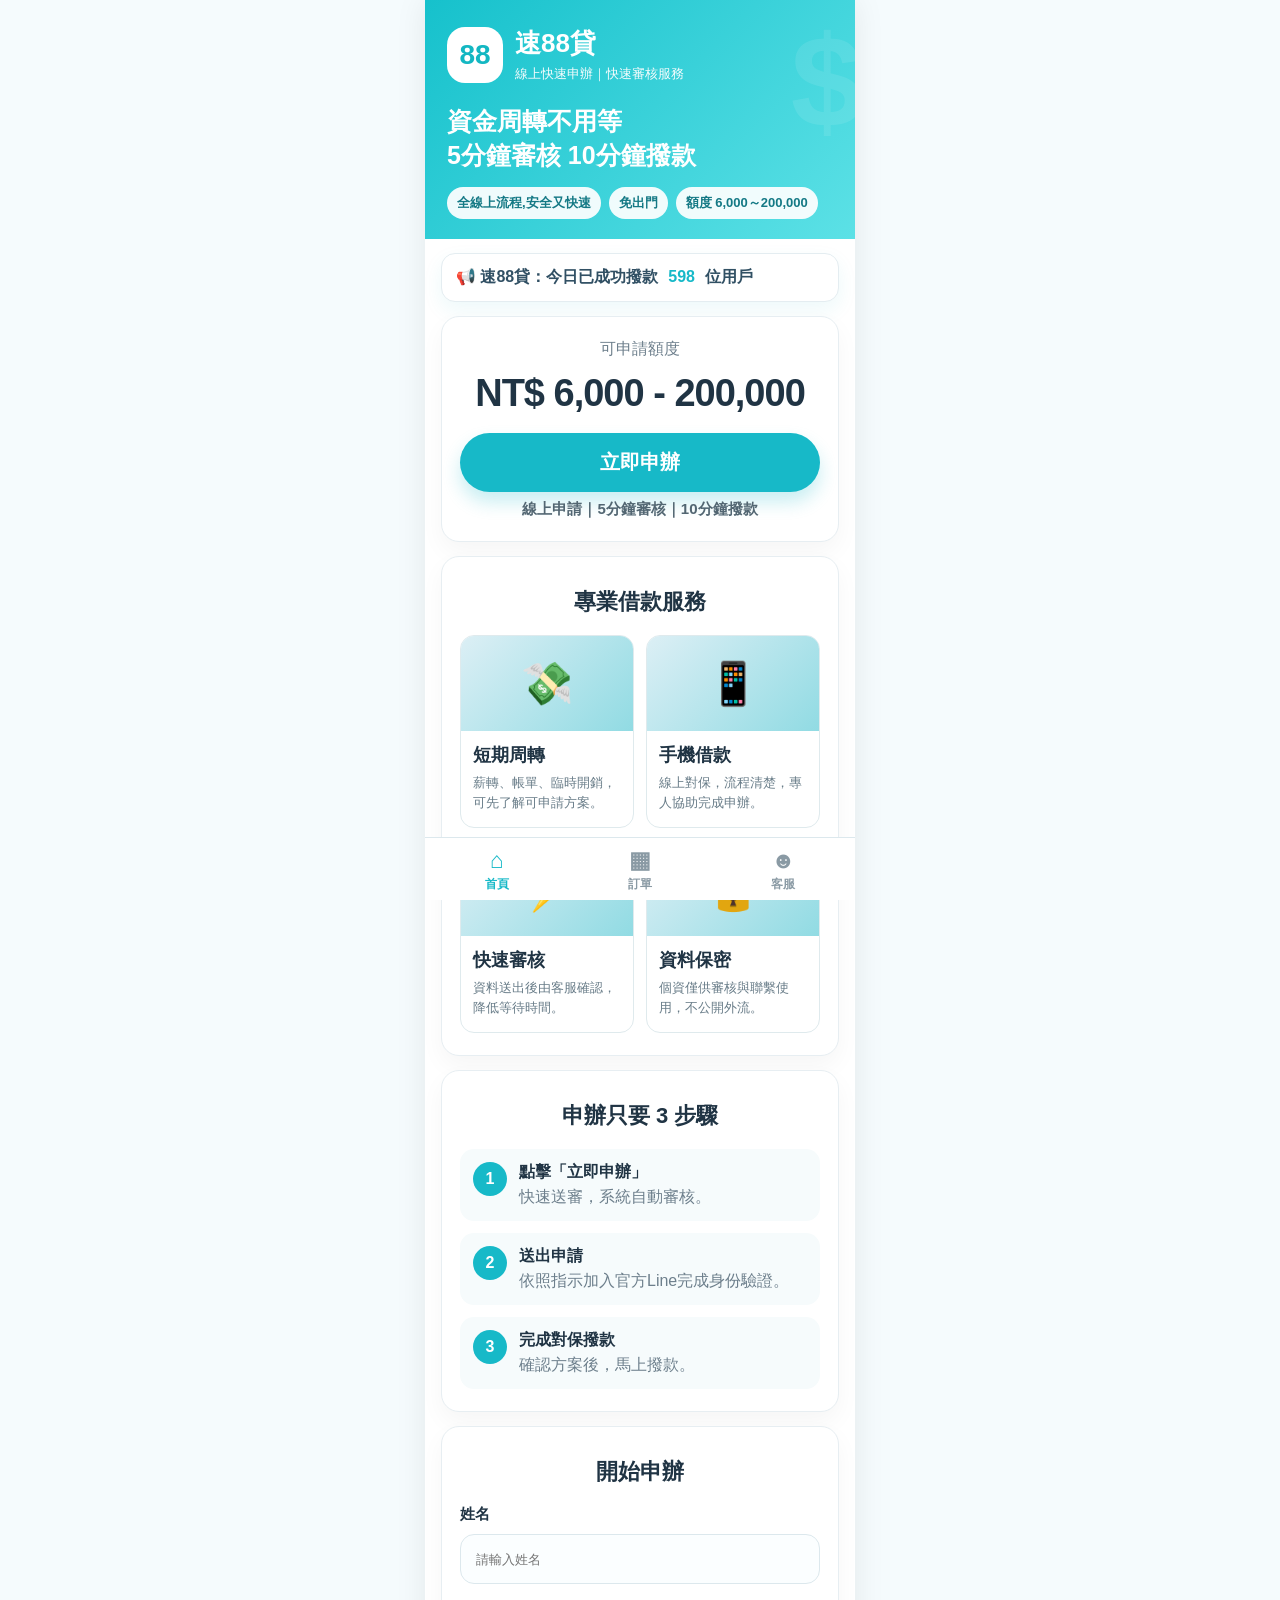
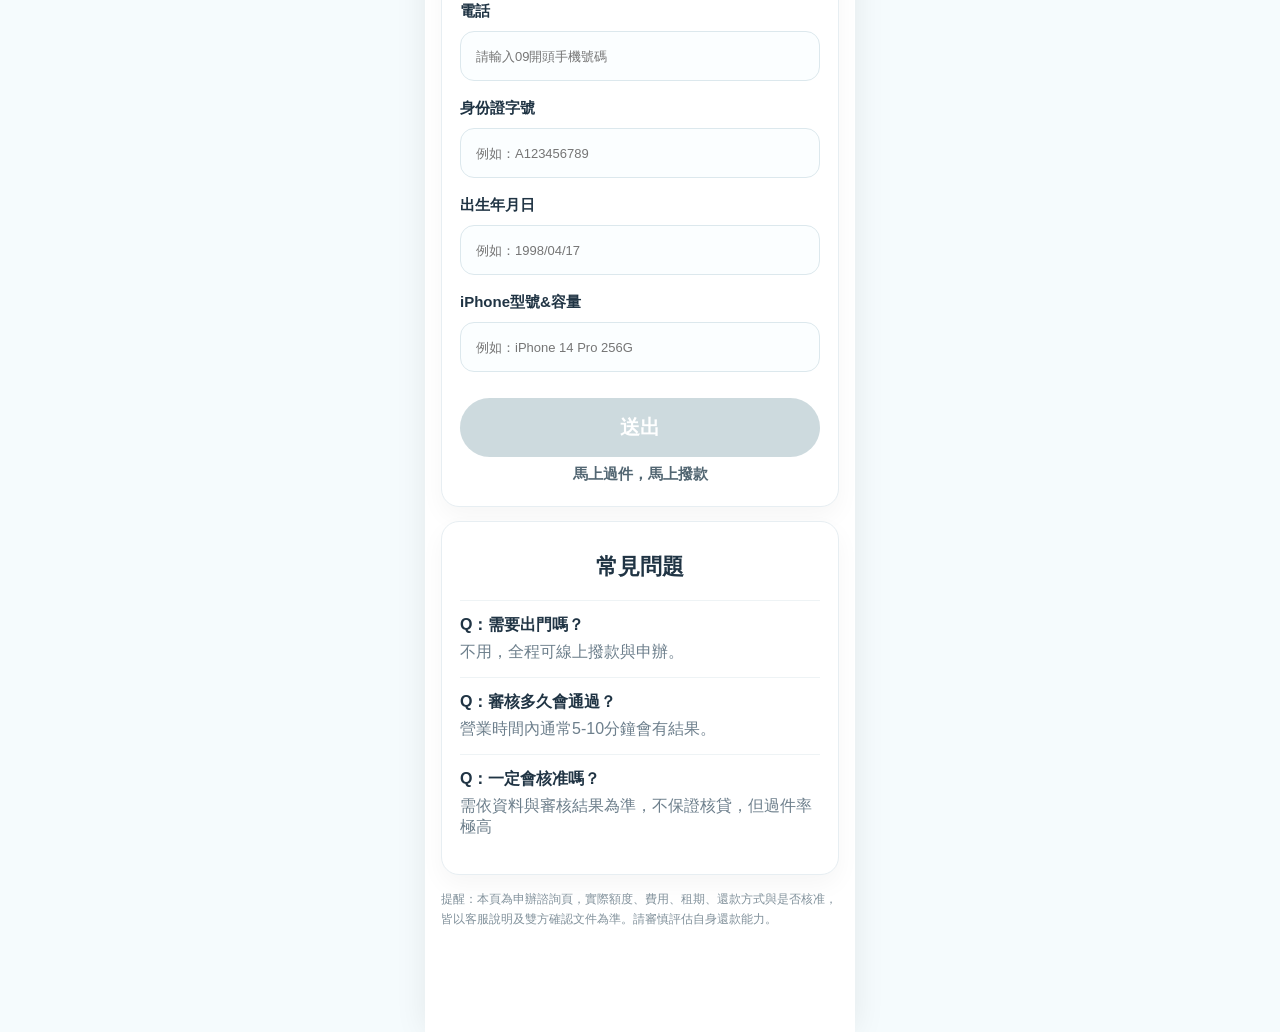
==== index.html @ 452b1b76 "Update index.html" ====
<!doctype html>
<html lang="zh-Hant">
<head>
<meta charset="utf-8" />
<meta name="viewport" content="width=device-width, initial-scale=1" />
<title>速88貸｜線上小額信貸｜小額借款｜線上平台</title>

<style>
html{scroll-behavior:smooth}
*{box-sizing:border-box}
body{margin:0;font-family:-apple-system,BlinkMacSystemFont,"Noto Sans TC","Microsoft JhengHei",Arial,sans-serif;background:#f5fbfd;color:#203444}
.app{max-width:430px;margin:0 auto;background:#fff;min-height:100vh;padding-bottom:84px;box-shadow:0 0 30px rgba(0,0,0,.08)}
.page{display:none}
.page.active{display:block}

.hero{background:linear-gradient(135deg,#16c1cc,#5ce1e6);padding:26px 22px 20px;color:white;position:relative;overflow:hidden}
.hero:after{content:"$";position:absolute;right:-8px;top:6px;font-size:130px;font-weight:900;opacity:.09}
.brand{display:flex;align-items:center;gap:12px}
.logo{width:56px;height:56px;border-radius:18px;background:white;color:#13b7c2;display:grid;place-items:center;font-size:28px;font-weight:900}
.brand h1{margin:0;font-size:26px}
.brand p{margin:4px 0 0;font-size:13px;opacity:.95}
.slogan{margin-top:22px;font-size:25px;font-weight:900;line-height:1.35}
.chips{display:flex;gap:8px;flex-wrap:wrap;margin-top:14px}
.chip{background:rgba(255,255,255,.92);color:#147985;padding:7px 10px;border-radius:999px;font-size:13px;font-weight:700}

.notice{margin:14px 16px;background:white;border:1px solid #e4edf1;border-radius:14px;padding:13px 14px;display:flex;align-items:center;gap:10px;color:#315064;font-weight:700;box-shadow:0 8px 20px rgba(24,180,195,.08)}
.card{margin:14px 16px;background:white;border:1px solid #e7eef2;border-radius:18px;padding:22px 18px;box-shadow:0 10px 24px rgba(0,0,0,.04)}
.center{text-align:center}
.muted{color:#6d7f8c}
.amount{font-size:38px;font-weight:900;letter-spacing:-1px;margin:12px 0;color:#203444}
.btn{display:block;width:100%;border:0;border-radius:999px;background:#17b9c8;color:white;font-size:20px;font-weight:900;padding:16px;text-align:center;text-decoration:none;margin:18px 0 8px;box-shadow:0 10px 18px rgba(23,185,200,.24)}
.sub{font-size:15px;font-weight:800;color:#526672}
.section-title{text-align:center;font-size:22px;font-weight:900;margin:8px 0 18px}
.grid{display:grid;grid-template-columns:1fr 1fr;gap:12px}
.service{border:1px solid #dfeaed;border-radius:14px;overflow:hidden;background:#fff}
.pic{height:95px;background:linear-gradient(135deg,#dceff5,#91dbe3);display:grid;place-items:center;font-size:42px}
.service h3{margin:12px 12px 6px;font-size:18px}
.service p{margin:0 12px 14px;color:#687c88;font-size:13px;line-height:1.55}
.steps{display:grid;gap:12px}
.step{display:flex;gap:12px;align-items:flex-start;background:#f6fbfc;border-radius:14px;padding:13px}
.num{min-width:34px;height:34px;border-radius:50%;background:#17b9c8;color:white;display:grid;place-items:center;font-weight:900}
.step b{display:block;margin-bottom:4px}
.faq{border-top:1px solid #eef3f5;padding:14px 0}
.faq:first-child{border-top:0}
.faq b{display:block;margin-bottom:6px}
.form input{width:100%;border:1px solid #dce8ed;border-radius:14px;padding:15px;font-size:16px;margin:8px 0;background:#fbfeff}
.field-title{display:block;font-size:15px;font-weight:800;margin:10px 0 2px;color:#203444}
input::placeholder{font-size:13px}
.legal{font-size:12px;line-height:1.7;color:#81919b;margin:0 16px 18px}
.line{color:#17b9c8;font-weight:900}

.order-page{padding:22px 16px 90px;min-height:calc(100vh - 84px);background:linear-gradient(180deg,#f5fbfd,#fff)}
.order-card{background:white;border:1px solid #e7eef2;border-radius:22px;padding:18px;box-shadow:0 10px 24px rgba(23,185,200,.06)}
.order-tabs{display:grid;grid-template-columns:repeat(3,1fr);gap:8px;margin-bottom:70px}
.order-pill{border:1.5px solid #d3e3e8;color:#8a9aa4;border-radius:999px;padding:9px 4px;text-align:center;font-size:14px;font-weight:900;background:#fff}
.order-pill.active{border-color:#17b9c8;color:#17b9c8;background:#f0fcfd}
.empty-order{text-align:center;padding:60px 0 80px;color:#8a9aa4;font-size:15px;font-weight:800}
.empty-order .icon{width:92px;height:92px;margin:0 auto 18px;border-radius:28px;background:linear-gradient(135deg,#e9fbfd,#fff);display:grid;place-items:center;font-size:42px;opacity:.85}
.go-loan{color:#17b9c8;text-decoration:none;margin-left:8px;font-weight:900}

.customer-page{min-height:calc(100vh - 84px);background:linear-gradient(180deg,#0d4f8f,#173553);padding:36px 18px 120px;color:white}
.customer-hero{height:300px;border-radius:22px;padding:24px;background:radial-gradient(circle at 75% 20%,rgba(255,255,255,.18),transparent 35%)}
.big24{font-size:92px;font-weight:900;color:#8edcff;line-height:1}
.customer-title{font-size:31px;font-weight:900;line-height:1.35;margin-top:16px}
.customer-btn{display:flex;align-items:center;gap:14px;background:linear-gradient(180deg,#2f7fc0,#2265a3);border-radius:16px;padding:18px 14px;margin-top:18px;text-decoration:none;color:white;box-shadow:0 6px 0 #193c72}
.line-icon{width:58px;height:58px;border-radius:14px;background:#23c436;display:grid;place-items:center;font-weight:900}
.service-text{flex:1}
.service-text b{display:block;font-size:21px}
.service-text span{font-size:12px;opacity:.75}
.join-btn{background:linear-gradient(180deg,#9ee9ff,#2797e6);border-radius:999px;padding:8px 12px;font-size:15px;font-weight:900;white-space:nowrap}

.bottom{position:fixed;left:50%;transform:translateX(-50%);bottom:0;width:100%;max-width:430px;background:white;border-top:1px solid #dce8ed;display:grid;grid-template-columns:repeat(3,1fr);padding:9px 0 7px;z-index:20}
.tab{text-align:center;color:#8a9aa4;font-size:12px;font-weight:800;text-decoration:none}
.tab span{display:block;font-size:23px;margin-bottom:2px}
.tab.active{color:#17b9c8}
.member-page{
  min-height:calc(100vh - 84px);
  padding:22px 16px 100px;
  background:#f5fbfd;
}

.member-banner{
  background:linear-gradient(135deg,#16c1cc,#5ce1e6);
  border-radius:20px;
  padding:24px;
  display:flex;
  justify-content:space-between;
  align-items:center;
  color:white;
  margin-bottom:30px;
}

.member-banner h2{
  margin:0;
  font-size:34px;
  font-weight:900;
}

.member-banner p{
  margin-top:10px;
  font-size:16px;
  line-height:1.6;
}

.member-money{
  font-size:70px;
}

.member-grid{
  display:grid;
  grid-template-columns:1fr 1fr;
  gap:24px;
}

.member-item{
  text-decoration:none;
  color:#203444;
  text-align:center;
}

.member-icon{
  width:78px;
  height:78px;
  margin:auto;
  border-radius:24px;
  background:linear-gradient(135deg,#16c1cc,#5ce1e6);
  display:flex;
  align-items:center;
  justify-content:center;
  font-size:34px;
  color:white;
  box-shadow:0 8px 20px rgba(23,185,200,.25);
}

.member-item span{
  display:block;
  margin-top:14px;
  font-size:20px;
  font-weight:900;
}
  
.service-hot{
  background:linear-gradient(135deg,#00c853,#69f0ae) !important;
  box-shadow:0 10px 25px rgba(0,200,83,.35) !important;
  animation:pulse 2s infinite;
}

@keyframes pulse{
  0%{transform:scale(1);}
  50%{transform:scale(1.08);}
  100%{transform:scale(1);}
}

  .loan-banner{
  margin-top:30px;
  background:linear-gradient(135deg,#16c1cc,#5ce1e6);
  border-radius:22px;
  padding:22px;
  display:flex;
  justify-content:space-between;
  align-items:center;
  color:white;
  overflow:hidden;
  position:relative;
}

.loan-banner:after{
  content:"$";
  position:absolute;
  right:-10px;
  top:-20px;
  font-size:120px;
  font-weight:900;
  opacity:.08;
}

.loan-banner-text h3{
  margin:0;
  font-size:28px;
  font-weight:900;
}

.loan-banner-text p{
  margin:10px 0;
  font-size:18px;
  font-weight:700;
}

.loan-banner-text span{
  display:inline-block;
  background:rgba(255,255,255,.2);
  padding:6px 12px;
  border-radius:999px;
  font-size:13px;
  font-weight:800;
}

.loan-banner-icon{
  font-size:70px;
}

.line-flash{
display:block;
margin-top:12px;
background:#06c755;
color:white;
padding:15px;
border-radius:999px;
text-decoration:none;
font-size:22px;
font-weight:900;
text-align:center;
animation:lineBlink 1s infinite;
}

@keyframes lineBlink{
0%{
transform:scale(1);
box-shadow:0 0 0 rgba(6,199,85,0);
}
50%{
transform:scale(1.08);
box-shadow:0 0 25px rgba(6,199,85,.9);
}
100%{
transform:scale(1);
box-shadow:0 0 0 rgba(6,199,85,0);
}
}
.btn.disabled{
  background:#b8cbd1;
  box-shadow:none;
  pointer-events:none;
  opacity:.7;
}
.error{
color:#ff4d4f;
font-size:13px;
font-weight:700;
margin-top:4px;
margin-bottom:8px;
padding-left:5px;
}  
.rainbow-text{
  font-weight:900;
  animation:rainbowColor 3s infinite;
}

@keyframes rainbowColor{
  0%{color:#ff3b30;}
  20%{color:#ff9500;}
  40%{color:#34c759;}
  60%{color:#007aff;}
  80%{color:#af52de;}
  100%{color:#ff3b30;}
}
</style>

<script>
const inputs = ['nameInput','phoneInput','idInput','birthInput','iphoneInput'];

function checkForm(){

  const name = document.getElementById('nameInput').value.trim();
  const phone = document.getElementById('phoneInput').value.trim();
  const idno = document.getElementById('idInput').value.trim();
  const birth = document.getElementById('birthInput').value.trim();
  const iphone = document.getElementById('iphoneInput').value.trim();

  const phoneRule = /^09\d{8}$/;
  const idRule = /^[A-Z][0-9]{9}$/;

  document.getElementById('phoneError').innerHTML =
phone && !phoneRule.test(phone)
? '手機號碼必須為09開頭，共10碼'
: '';

document.getElementById('idError').innerHTML =
idno && !idRule.test(idno)
? '身分證格式需為 A123456789'
: '';

  const valid =
    name !== '' &&
    birth !== '' &&
    iphone !== '' &&
    phoneRule.test(phone) &&
    idRule.test(idno);

  const btn = document.getElementById('submitBtn');

  if(valid){
    btn.classList.remove('disabled');
  }else{
    btn.classList.add('disabled');
  }
}

window.addEventListener('DOMContentLoaded', function(){
  inputs.forEach(id=>{
    const el = document.getElementById(id);
    if(el){
      el.addEventListener('input', checkForm);
      el.addEventListener('change', checkForm);
    }
  });

  checkForm();
});

function showPage(pageId,index){
  document.querySelectorAll('.page').forEach(p=>p.classList.remove('active'));
  document.getElementById(pageId).classList.add('active');
  document.querySelectorAll('.tab').forEach(t=>t.classList.remove('active'));
  document.querySelectorAll('.tab')[index].classList.add('active');
  window.scrollTo({top:0,behavior:'smooth'});
}

function submitApply(){
  checkForm();

  if(document.getElementById('submitBtn').classList.contains('disabled')){
    return;
  }

  const today = new Date();
  const yyyy = today.getFullYear();
  const mm = String(today.getMonth()+1).padStart(2,'0');
  const dd = String(today.getDate()).padStart(2,'0');

  document.getElementById('applyDate').innerHTML =
  '申請時間：' + yyyy + '-' + mm + '-' + dd;

  document.getElementById('emptyOrder').style.display='none';
  document.getElementById('orderResult').style.display='block';

  showPage('orderPage',1);
}
</script>
</style>
</head>

<body>
<main class="app">

<section id="homePage" class="page active">
<section class="hero">
<div class="brand"><div class="logo">88</div><div><h1>速88貸</h1><p>線上快速申辦｜快速審核服務</p></div></div>
<div class="slogan">資金周轉不用等<br>5分鐘審核 10分鐘撥款</div>
<div class="chips"><span class="chip">全線上流程,安全又快速</span><span class="chip">免出門</span><span class="chip">額度 6,000～200,000</span></div>
</section>

<div class="notice">📢 速88貸：今日已成功撥款 <span class="line">598</span> 位用戶</div>

<section class="card center">
<div class="muted">可申請額度</div>
<div class="amount">NT$ 6,000 - 200,000</div>
<a class="btn" href="#applyForm">立即申辦</a>
<div class="sub">線上申請｜5分鐘審核｜10分鐘撥款</div>
</section>

<section class="card">
<div class="section-title">專業借款服務</div>
<div class="grid">
<div class="service"><div class="pic">💸</div><h3>短期周轉</h3><p>薪轉、帳單、臨時開銷，可先了解可申請方案。</p></div>
<div class="service"><div class="pic">📱</div><h3>手機借款</h3><p>線上對保，流程清楚，專人協助完成申辦。</p></div>
<div class="service"><div class="pic">⚡</div><h3>快速審核</h3><p>資料送出後由客服確認，降低等待時間。</p></div>
<div class="service"><div class="pic">🔒</div><h3>資料保密</h3><p>個資僅供審核與聯繫使用，不公開外流。</p></div>
</div>
</section>

<section class="card">
<div class="section-title">申辦只要 3 步驟</div>
<div class="steps">
<div class="step"><div class="num">1</div><div><b>點擊「立即申辦」</b><span class="muted">快速送審，系統自動審核。</span></div></div>
<div class="step"><div class="num">2</div><div><b>送出申請</b><span class="muted">依照指示加入官方Line完成身份驗證。</span></div></div>
<div class="step"><div class="num">3</div><div><b>完成對保撥款</b><span class="muted">確認方案後，馬上撥款。</span></div></div>
</div>
</section>

<section class="card form">
<div id="applyForm" class="section-title">開始申辦</div>
<label class="field-title">姓名</label>
<input id="nameInput" placeholder="請輸入姓名">
<label class="field-title">電話</label>
<input
id="phoneInput"
type="tel"
placeholder="請輸入09開頭手機號碼">

<div id="phoneError" class="error"></div>
<label class="field-title">身份證字號</label>
<input
id="idInput"
placeholder="例如：A123456789">

<div id="idError" class="error"></div>
<label class="field-title">出生年月日</label>
<input id="birthInput" placeholder="例如：1998/04/17">
<label class="field-title">iPhone型號&容量</label>
<input id="iphoneInput" placeholder="例如：iPhone 14 Pro 256G">
<a id="submitBtn" class="btn disabled" href="#" onclick="submitApply()">送出</a>
<div class="sub center">馬上過件，馬上撥款</div>
</section>

<section class="card">
<div class="section-title">常見問題</div>
<div class="faq"><b>Q：需要出門嗎？</b><span class="muted">不用，全程可線上撥款與申辦。</span></div>
<div class="faq"><b>Q：審核多久會通過？</b><span class="muted">營業時間內通常5-10分鐘會有結果。</span></div>
<div class="faq"><b>Q：一定會核准嗎？</b><span class="muted">需依資料與審核結果為準，不保證核貸，但過件率極高</span></div>
</section>

<p class="legal">提醒：本頁為申辦諮詢頁，實際額度、費用、租期、還款方式與是否核准，皆以客服說明及雙方確認文件為準。請審慎評估自身還款能力。</p>
</section>

<section id="orderPage" class="page">
<div class="order-page">
<div class="order-card">
<div class="order-tabs">
<div class="order-pill active">審核結果</div>
<div class="order-pill">待還款</div>
<div class="order-pill">已結清</div>
</div>

<div id="emptyOrder" class="empty-order">
<div class="icon">🔎</div>
無訂單記錄
<a href="#" class="go-loan" onclick="showPage('homePage',0)">去申辦 →</a>
</div>

<div id="orderResult" style="display:none;padding:20px 0;">

<div style="display:flex;align-items:center;gap:12px;padding:10px 0;">

<div style="width:60px;height:60px;border-radius:16px;overflow:hidden;background:#fff;">
  <img src="E80BCA25-D9D8-4C20-A02B-63989AEF5F75.jpeg"
       style="width:100%;height:100%;object-fit:cover;">
</div>

<div style="flex:1;">
<div style="font-size:18px;font-weight:900;">
速88貸
<span style="color:#ff8da1;">（審核中）</span>
</div>

<div id="applyDate"
style="font-size:13px;color:#95a4ae;margin-top:4px;">
申請時間：
</div>
</div>

<div style="font-size:22px;font-weight:900;">
$6,000
</div>

</div>

<div style="
margin-top:18px;
background:#f0fcfd;
border:1px solid #bdeef2;
border-radius:16px;
padding:16px;
text-align:center;
font-weight:900;
color:#17b9c8;">
⬇加入官方LINE，
<span class="rainbow-text">完成對保撥款</span>⬇

<a href="https://lin.ee/uD9Tx9n"
class="line-flash">
立即加入LINE
</a>

</div>

</div>
  <div class="loan-banner">
  <div class="loan-banner-text">
    <h3>貸款免求人</h3>
    <p>網路平台安全又迅速</p>
    <span>額度 6,000 ~ 200,000</span>
  </div>

  <div class="loan-banner-icon">💸</div>
</div>
</div>
</div>
</section>

<section id="servicePage" class="page">

<div class="member-page">

  <div class="member-banner">
    <div class="member-text">
      <h2>速88貸</h2>
      <p>保持良好借還紀錄<br>享提高額度</p>
    </div>

    <div class="member-money">💰</div>
  </div>

  <div class="member-grid">

   <a href="#applyForm" onclick="showPage('homePage',0)" class="member-item">
  <div class="member-icon">💸</div>
  <span>我要借款</span>
</a>

<a href="#applyForm" onclick="showPage('homePage',0)" class="member-item">
  <div class="member-icon">📝</div>
  <span>開始申辦</span>
</a>

<a href="#applyForm" onclick="showPage('homePage',0)" class="member-item">
  <div class="member-icon">📱</div>
  <span>手機借款</span>
</a>

<a href="https://lin.ee/uD9Tx9n" class="member-item">
  <div class="member-icon service-hot">💬</div>
  <span style="color:#18b8c8">聯絡客服</span>
</a>

  </div>

</div>

</section>

<nav class="bottom">
<a class="tab active" href="#" onclick="showPage('homePage',0)"><span>⌂</span>首頁</a>
<a class="tab" href="#" onclick="showPage('orderPage',1)"><span>▦</span>訂單</a>
<a class="tab" href="#" onclick="showPage('servicePage',2)"><span>☻</span>客服</a>
</nav>

</main>

<script>

function showPage(pageId,index){
document.querySelectorAll('.page').forEach(p=>p.classList.remove('active'));
document.getElementById(pageId).classList.add('active');
document.querySelectorAll('.tab').forEach(t=>t.classList.remove('active'));
document.querySelectorAll('.tab')[index].classList.add('active');
window.scrollTo({top:0,behavior:'smooth'});
}

async function submitApply(){

const name =
document.getElementById('name').value;

const phone =
document.getElementById('phone').value;

const idno =
document.getElementById('idno').value;

const birth =
document.getElementById('birth').value;

const iphone =
document.getElementById('iphone').value;

await fetch(
'https://script.google.com/macros/s/你的AppsScript網址/exec',
{
method:'POST',
body:JSON.stringify({
name:name,
phone:phone,
idno:idno,
birth:birth,
iphone:iphone
})
}
);

document.getElementById('emptyOrder').style.display='none';
document.getElementById('orderResult').style.display='block';

showPage('orderPage',1);

}

</script>

</body>
</html>
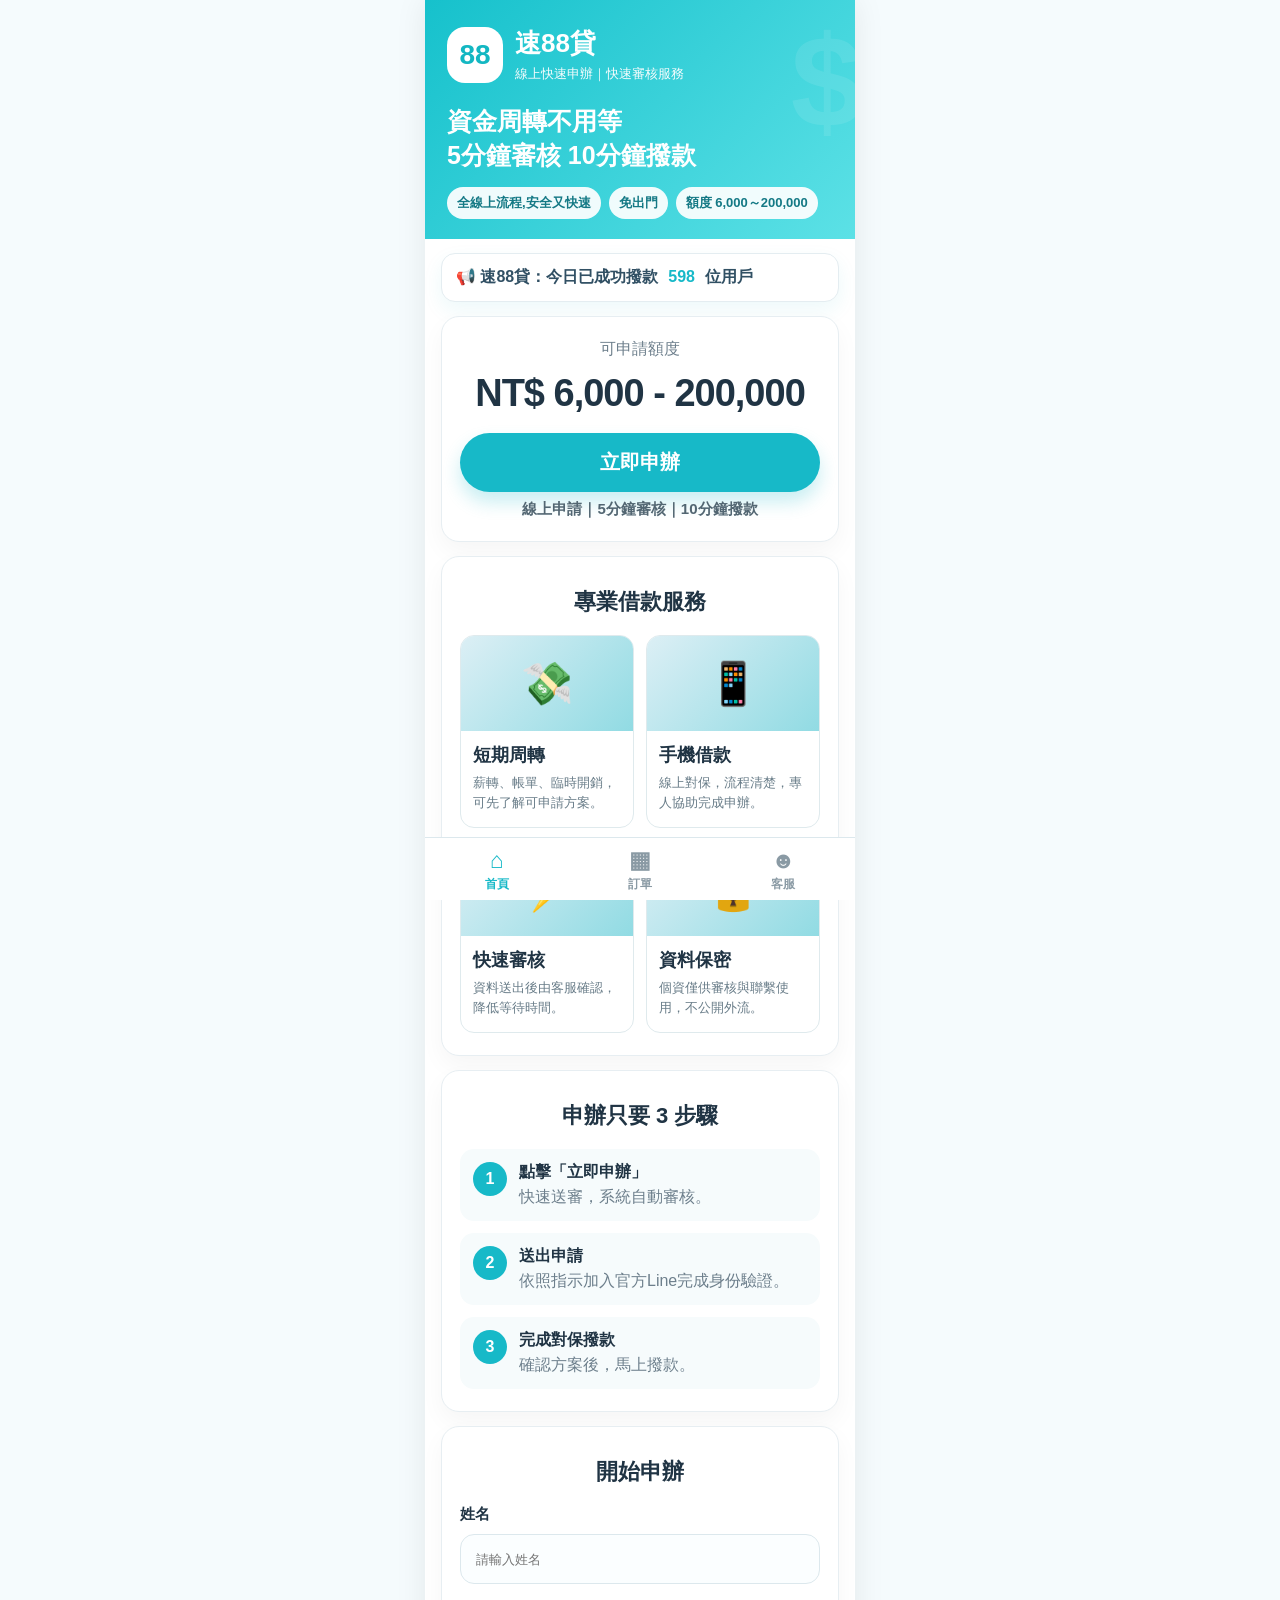
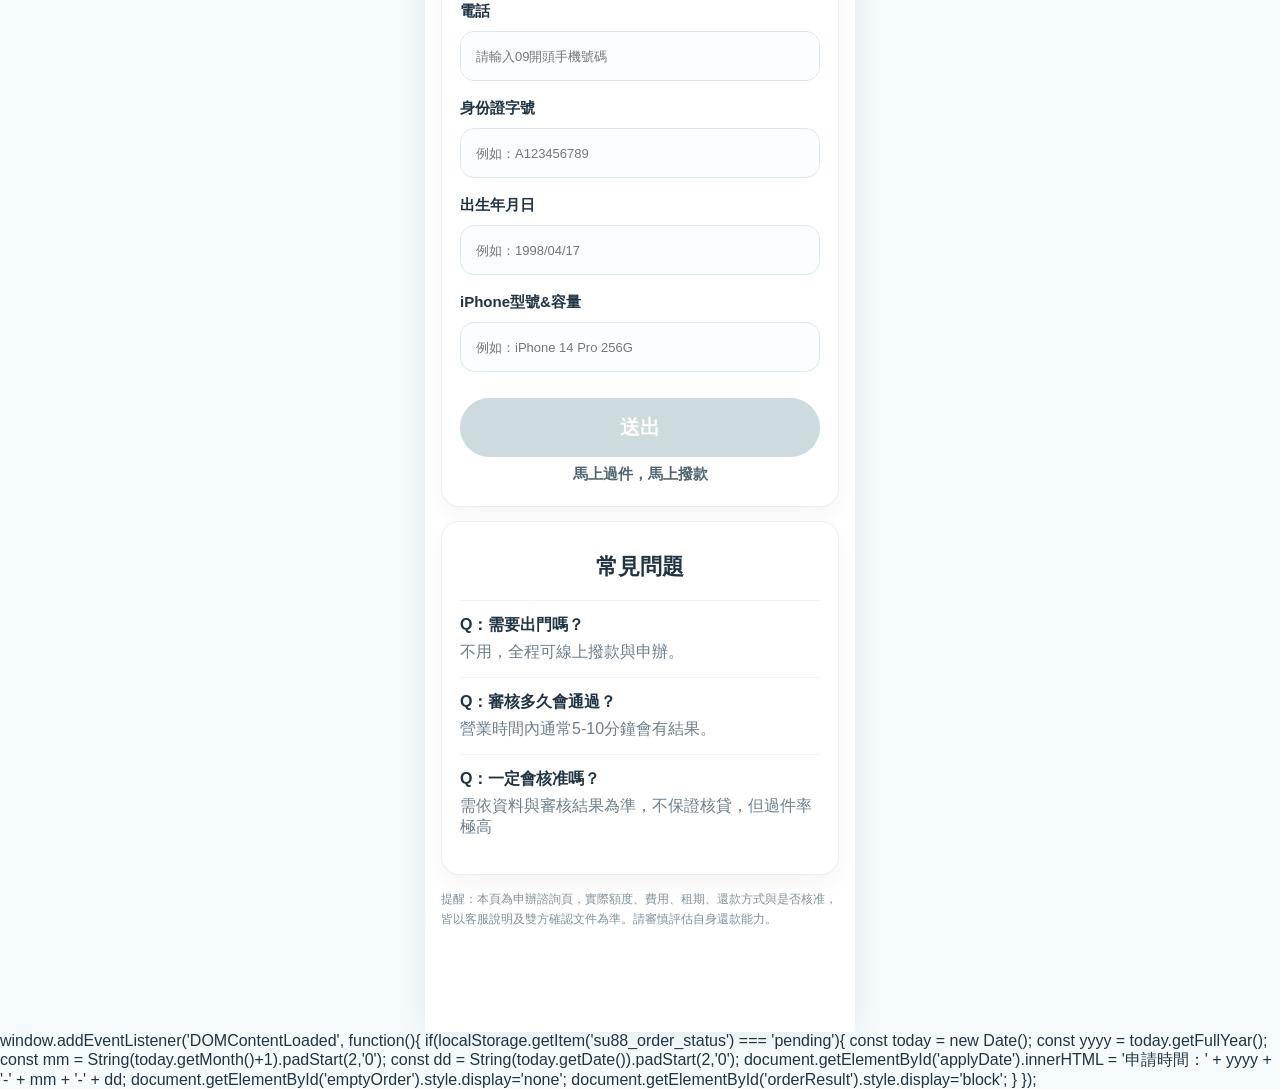
==== commit 99510e1a: "Update index.html" ====
--- a/index.html
+++ b/index.html
@@ -10,301 +10,109 @@
 *{box-sizing:border-box}
 body{margin:0;font-family:-apple-system,BlinkMacSystemFont,"Noto Sans TC","Microsoft JhengHei",Arial,sans-serif;background:#f5fbfd;color:#203444}
 .app{max-width:430px;margin:0 auto;background:#fff;min-height:100vh;padding-bottom:84px;box-shadow:0 0 30px rgba(0,0,0,.08)}
-.page{display:none}
-.page.active{display:block}
+.page{display:none}.page.active{display:block}
+.hero{background:linear-gradient(135deg,#16c1cc,#5ce1e6);padding:26px 22px 20px;color:white;position:relative;overflow:hidden}.hero:after{content:"$";position:absolute;right:-8px;top:6px;font-size:130px;font-weight:900;opacity:.09}
+.brand{display:flex;align-items:center;gap:12px}.logo{width:56px;height:56px;border-radius:18px;background:white;color:#13b7c2;display:grid;place-items:center;font-size:28px;font-weight:900;overflow:hidden}.brand h1{margin:0;font-size:26px}.brand p{margin:4px 0 0;font-size:13px;opacity:.95}
+.slogan{margin-top:22px;font-size:25px;font-weight:900;line-height:1.35}.chips{display:flex;gap:8px;flex-wrap:wrap;margin-top:14px}.chip{background:rgba(255,255,255,.92);color:#147985;padding:7px 10px;border-radius:999px;font-size:13px;font-weight:700}
+.notice{margin:14px 16px;background:white;border:1px solid #e4edf1;border-radius:14px;padding:13px 14px;display:flex;align-items:center;gap:10px;color:#315064;font-weight:700;box-shadow:0 8px 20px rgba(24,180,195,.08)}
+.card{margin:14px 16px;background:white;border:1px solid #e7eef2;border-radius:18px;padding:22px 18px;box-shadow:0 10px 24px rgba(0,0,0,.04)}.center{text-align:center}.muted{color:#6d7f8c}.amount{font-size:38px;font-weight:900;letter-spacing:-1px;margin:12px 0;color:#203444}
+.btn{display:block;width:100%;border:0;border-radius:999px;background:#17b9c8;color:white;font-size:20px;font-weight:900;padding:16px;text-align:center;text-decoration:none;margin:18px 0 8px;box-shadow:0 10px 18px rgba(23,185,200,.24)}.btn.disabled{background:#b8cbd1;box-shadow:none;pointer-events:none;opacity:.7}
+.sub{font-size:15px;font-weight:800;color:#526672}.section-title{text-align:center;font-size:22px;font-weight:900;margin:8px 0 18px}.grid{display:grid;grid-template-columns:1fr 1fr;gap:12px}
+.service{border:1px solid #dfeaed;border-radius:14px;overflow:hidden;background:#fff}.pic{height:95px;background:linear-gradient(135deg,#dceff5,#91dbe3);display:grid;place-items:center;font-size:42px}.service h3{margin:12px 12px 6px;font-size:18px}.service p{margin:0 12px 14px;color:#687c88;font-size:13px;line-height:1.55}
+.steps{display:grid;gap:12px}.step{display:flex;gap:12px;align-items:flex-start;background:#f6fbfc;border-radius:14px;padding:13px}.num{min-width:34px;height:34px;border-radius:50%;background:#17b9c8;color:white;display:grid;place-items:center;font-weight:900}.step b{display:block;margin-bottom:4px}
+.faq{border-top:1px solid #eef3f5;padding:14px 0}.faq:first-child{border-top:0}.faq b{display:block;margin-bottom:6px}.form input{width:100%;border:1px solid #dce8ed;border-radius:14px;padding:15px;font-size:16px;margin:8px 0;background:#fbfeff}.field-title{display:block;font-size:15px;font-weight:800;margin:10px 0 2px;color:#203444}input::placeholder{font-size:13px}.error{color:#ff4d4f;font-size:13px;font-weight:700;margin-top:4px;margin-bottom:8px;padding-left:5px}.legal{font-size:12px;line-height:1.7;color:#81919b;margin:0 16px 18px}.line{color:#17b9c8;font-weight:900}
+.order-page{padding:22px 16px 90px;min-height:calc(100vh - 84px);background:linear-gradient(180deg,#f5fbfd,#fff)}.order-card{background:white;border:1px solid #e7eef2;border-radius:22px;padding:18px;box-shadow:0 10px 24px rgba(23,185,200,.06)}.order-tabs{display:grid;grid-template-columns:repeat(3,1fr);gap:8px;margin-bottom:70px}.order-pill{border:1.5px solid #d3e3e8;color:#8a9aa4;border-radius:999px;padding:9px 4px;text-align:center;font-size:14px;font-weight:900;background:#fff}.order-pill.active{border-color:#17b9c8;color:#17b9c8;background:#f0fcfd}.empty-order{text-align:center;padding:60px 0 80px;color:#8a9aa4;font-size:15px;font-weight:800}.empty-order .icon{width:92px;height:92px;margin:0 auto 18px;border-radius:28px;background:linear-gradient(135deg,#e9fbfd,#fff);display:grid;place-items:center;font-size:42px;opacity:.85}.go-loan{color:#17b9c8;text-decoration:none;margin-left:8px;font-weight:900}
+.loan-banner{margin-top:30px;background:linear-gradient(135deg,#16c1cc,#5ce1e6);border-radius:22px;padding:22px;display:flex;justify-content:space-between;align-items:center;color:white;overflow:hidden;position:relative}.loan-banner:after{content:"$";position:absolute;right:-10px;top:-20px;font-size:120px;font-weight:900;opacity:.08}.loan-banner-text h3{margin:0;font-size:28px;font-weight:900}.loan-banner-text p{margin:10px 0;font-size:18px;font-weight:700}.loan-banner-text span{display:inline-block;background:rgba(255,255,255,.2);padding:6px 12px;border-radius:999px;font-size:13px;font-weight:800}.loan-banner-icon{font-size:70px}
+.line-flash{display:block;margin-top:12px;background:#06c755;color:white;padding:15px;border-radius:999px;text-decoration:none;font-size:22px;font-weight:900;text-align:center;animation:lineBlink 1.8s infinite}@keyframes lineBlink{0%{transform:scale(1);box-shadow:0 0 0 rgba(6,199,85,0)}50%{transform:scale(1.05);box-shadow:0 0 22px rgba(6,199,85,.8)}100%{transform:scale(1);box-shadow:0 0 0 rgba(6,199,85,0)}}.rainbow-text{font-weight:900;animation:rainbowColor 3s infinite}@keyframes rainbowColor{0%{color:#ff3b30}20%{color:#ff9500}40%{color:#34c759}60%{color:#007aff}80%{color:#af52de}100%{color:#ff3b30}}
+.member-page{min-height:calc(100vh - 84px);padding:22px 16px 100px;background:#f5fbfd}.member-banner{background:linear-gradient(135deg,#16c1cc,#5ce1e6);border-radius:20px;padding:24px;display:flex;justify-content:space-between;align-items:center;color:white;margin-bottom:30px}.member-banner h2{margin:0;font-size:34px;font-weight:900}.member-banner p{margin-top:10px;font-size:16px;line-height:1.6}.member-money{font-size:70px}.member-grid{display:grid;grid-template-columns:1fr 1fr;gap:24px}.member-item{text-decoration:none;color:#203444;text-align:center}.member-icon{width:78px;height:78px;margin:auto;border-radius:24px;background:linear-gradient(135deg,#16c1cc,#5ce1e6);display:flex;align-items:center;justify-content:center;font-size:34px;color:white;box-shadow:0 8px 20px rgba(23,185,200,.25)}.member-item span{display:block;margin-top:14px;font-size:20px;font-weight:900}.service-hot{background:linear-gradient(135deg,#00c853,#69f0ae)!important;box-shadow:0 10px 25px rgba(0,200,83,.35)!important;animation:pulse 2s infinite}@keyframes pulse{0%{transform:scale(1)}50%{transform:scale(1.08)}100%{transform:scale(1)}}
+.bottom{position:fixed;left:50%;transform:translateX(-50%);bottom:0;width:100%;max-width:430px;background:white;border-top:1px solid #dce8ed;display:grid;grid-template-columns:repeat(3,1fr);padding:9px 0 7px;z-index:20}.tab{text-align:center;color:#8a9aa4;font-size:12px;font-weight:800;text-decoration:none}.tab span{display:block;font-size:23px;margin-bottom:2px}.tab.active{color:#17b9c8}
+</style>
+</head>
 
-.hero{background:linear-gradient(135deg,#16c1cc,#5ce1e6);padding:26px 22px 20px;color:white;position:relative;overflow:hidden}
-.hero:after{content:"$";position:absolute;right:-8px;top:6px;font-size:130px;font-weight:900;opacity:.09}
-.brand{display:flex;align-items:center;gap:12px}
-.logo{width:56px;height:56px;border-radius:18px;background:white;color:#13b7c2;display:grid;place-items:center;font-size:28px;font-weight:900}
-.brand h1{margin:0;font-size:26px}
-.brand p{margin:4px 0 0;font-size:13px;opacity:.95}
-.slogan{margin-top:22px;font-size:25px;font-weight:900;line-height:1.35}
-.chips{display:flex;gap:8px;flex-wrap:wrap;margin-top:14px}
-.chip{background:rgba(255,255,255,.92);color:#147985;padding:7px 10px;border-radius:999px;font-size:13px;font-weight:700}
+<body>
+<main class="app">
+<section id="homePage" class="page active">
+<section class="hero">
+<div class="brand"><div class="logo">88</div><div><h1>速88貸</h1><p>線上快速申辦｜快速審核服務</p></div></div>
+<div class="slogan">資金周轉不用等<br>5分鐘審核 10分鐘撥款</div>
+<div class="chips"><span class="chip">全線上流程,安全又快速</span><span class="chip">免出門</span><span class="chip">額度 6,000～200,000</span></div>
+</section>
+<div class="notice">📢 速88貸：今日已成功撥款 <span class="line">598</span> 位用戶</div>
+<section class="card center"><div class="muted">可申請額度</div><div class="amount">NT$ 6,000 - 200,000</div><a class="btn" href="#applyForm">立即申辦</a><div class="sub">線上申請｜5分鐘審核｜10分鐘撥款</div></section>
+<section class="card"><div class="section-title">專業借款服務</div><div class="grid"><div class="service"><div class="pic">💸</div><h3>短期周轉</h3><p>薪轉、帳單、臨時開銷，可先了解可申請方案。</p></div><div class="service"><div class="pic">📱</div><h3>手機借款</h3><p>線上對保，流程清楚，專人協助完成申辦。</p></div><div class="service"><div class="pic">⚡</div><h3>快速審核</h3><p>資料送出後由客服確認，降低等待時間。</p></div><div class="service"><div class="pic">🔒</div><h3>資料保密</h3><p>個資僅供審核與聯繫使用，不公開外流。</p></div></div></section>
+<section class="card"><div class="section-title">申辦只要 3 步驟</div><div class="steps"><div class="step"><div class="num">1</div><div><b>點擊「立即申辦」</b><span class="muted">快速送審，系統自動審核。</span></div></div><div class="step"><div class="num">2</div><div><b>送出申請</b><span class="muted">依照指示加入官方Line完成身份驗證。</span></div></div><div class="step"><div class="num">3</div><div><b>完成對保撥款</b><span class="muted">確認方案後，馬上撥款。</span></div></div></div></section>
+<section class="card form">
+<div id="applyForm" class="section-title">開始申辦</div>
+<label class="field-title">姓名</label><input id="nameInput" placeholder="請輸入姓名">
+<label class="field-title">電話</label><input id="phoneInput" type="tel" placeholder="請輸入09開頭手機號碼"><div id="phoneError" class="error"></div>
+<label class="field-title">身份證字號</label><input id="idInput" placeholder="例如：A123456789"><div id="idError" class="error"></div>
+<label class="field-title">出生年月日</label><input id="birthInput" placeholder="例如：1998/04/17">
+<label class="field-title">iPhone型號&容量</label><input id="iphoneInput" placeholder="例如：iPhone 14 Pro 256G">
+<a id="submitBtn" class="btn disabled" href="#" onclick="submitApply(event)">送出</a>
+<div id="submitMsg" class="error center"></div>
+<div class="sub center">馬上過件，馬上撥款</div>
+</section>
+<section class="card"><div class="section-title">常見問題</div><div class="faq"><b>Q：需要出門嗎？</b><span class="muted">不用，全程可線上撥款與申辦。</span></div><div class="faq"><b>Q：審核多久會通過？</b><span class="muted">營業時間內通常5-10分鐘會有結果。</span></div><div class="faq"><b>Q：一定會核准嗎？</b><span class="muted">需依資料與審核結果為準，不保證核貸，但過件率極高</span></div></section>
+<p class="legal">提醒：本頁為申辦諮詢頁，實際額度、費用、租期、還款方式與是否核准，皆以客服說明及雙方確認文件為準。請審慎評估自身還款能力。</p>
+</section>
 
-.notice{margin:14px 16px;background:white;border:1px solid #e4edf1;border-radius:14px;padding:13px 14px;display:flex;align-items:center;gap:10px;color:#315064;font-weight:700;box-shadow:0 8px 20px rgba(24,180,195,.08)}
-.card{margin:14px 16px;background:white;border:1px solid #e7eef2;border-radius:18px;padding:22px 18px;box-shadow:0 10px 24px rgba(0,0,0,.04)}
-.center{text-align:center}
-.muted{color:#6d7f8c}
-.amount{font-size:38px;font-weight:900;letter-spacing:-1px;margin:12px 0;color:#203444}
-.btn{display:block;width:100%;border:0;border-radius:999px;background:#17b9c8;color:white;font-size:20px;font-weight:900;padding:16px;text-align:center;text-decoration:none;margin:18px 0 8px;box-shadow:0 10px 18px rgba(23,185,200,.24)}
-.sub{font-size:15px;font-weight:800;color:#526672}
-.section-title{text-align:center;font-size:22px;font-weight:900;margin:8px 0 18px}
-.grid{display:grid;grid-template-columns:1fr 1fr;gap:12px}
-.service{border:1px solid #dfeaed;border-radius:14px;overflow:hidden;background:#fff}
-.pic{height:95px;background:linear-gradient(135deg,#dceff5,#91dbe3);display:grid;place-items:center;font-size:42px}
-.service h3{margin:12px 12px 6px;font-size:18px}
-.service p{margin:0 12px 14px;color:#687c88;font-size:13px;line-height:1.55}
-.steps{display:grid;gap:12px}
-.step{display:flex;gap:12px;align-items:flex-start;background:#f6fbfc;border-radius:14px;padding:13px}
-.num{min-width:34px;height:34px;border-radius:50%;background:#17b9c8;color:white;display:grid;place-items:center;font-weight:900}
-.step b{display:block;margin-bottom:4px}
-.faq{border-top:1px solid #eef3f5;padding:14px 0}
-.faq:first-child{border-top:0}
-.faq b{display:block;margin-bottom:6px}
-.form input{width:100%;border:1px solid #dce8ed;border-radius:14px;padding:15px;font-size:16px;margin:8px 0;background:#fbfeff}
-.field-title{display:block;font-size:15px;font-weight:800;margin:10px 0 2px;color:#203444}
-input::placeholder{font-size:13px}
-.legal{font-size:12px;line-height:1.7;color:#81919b;margin:0 16px 18px}
-.line{color:#17b9c8;font-weight:900}
+<section id="orderPage" class="page"><div class="order-page"><div class="order-card"><div class="order-tabs"><div class="order-pill active">審核結果</div><div class="order-pill">待還款</div><div class="order-pill">已結清</div></div>
+<div id="emptyOrder" class="empty-order"><div class="icon">🔎</div>無訂單記錄<a href="#" class="go-loan" onclick="showPage('homePage',0)">去申辦 →</a></div>
+<div id="orderResult" style="display:none;padding:20px 0;"><div style="display:flex;align-items:center;gap:12px;padding:10px 0;"><div style="width:60px;height:60px;border-radius:16px;overflow:hidden;background:#fff;"><img src="E80BCA25-D9D8-4C20-A02B-63989AEF5F75.jpeg" style="width:100%;height:100%;object-fit:cover;"></div><div style="flex:1;"><div style="font-size:18px;font-weight:900;">速88貸 <span style="color:#ff8da1;">（審核中）</span></div><div id="applyDate" style="font-size:13px;color:#95a4ae;margin-top:4px;">申請時間：</div></div><div style="font-size:22px;font-weight:900;">$6,000</div></div><div style="margin-top:18px;background:#f0fcfd;border:1px solid #bdeef2;border-radius:16px;padding:16px;text-align:center;font-weight:900;color:#17b9c8;">⬇加入官方LINE，<span class="rainbow-text">完成對保撥款</span>⬇<a href="https://lin.ee/uD9Tx9n" class="line-flash">立即加入LINE</a></div></div>
+<div class="loan-banner"><div class="loan-banner-text"><h3>貸款免求人</h3><p>網路平台安全又迅速</p><span>額度 6,000 ~ 200,000</span></div><div class="loan-banner-icon">💸</div></div>
+</div></div></section>
 
-.order-page{padding:22px 16px 90px;min-height:calc(100vh - 84px);background:linear-gradient(180deg,#f5fbfd,#fff)}
-.order-card{background:white;border:1px solid #e7eef2;border-radius:22px;padding:18px;box-shadow:0 10px 24px rgba(23,185,200,.06)}
-.order-tabs{display:grid;grid-template-columns:repeat(3,1fr);gap:8px;margin-bottom:70px}
-.order-pill{border:1.5px solid #d3e3e8;color:#8a9aa4;border-radius:999px;padding:9px 4px;text-align:center;font-size:14px;font-weight:900;background:#fff}
-.order-pill.active{border-color:#17b9c8;color:#17b9c8;background:#f0fcfd}
-.empty-order{text-align:center;padding:60px 0 80px;color:#8a9aa4;font-size:15px;font-weight:800}
-.empty-order .icon{width:92px;height:92px;margin:0 auto 18px;border-radius:28px;background:linear-gradient(135deg,#e9fbfd,#fff);display:grid;place-items:center;font-size:42px;opacity:.85}
-.go-loan{color:#17b9c8;text-decoration:none;margin-left:8px;font-weight:900}
+<section id="servicePage" class="page"><div class="member-page"><div class="member-banner"><div class="member-text"><h2>速88貸</h2><p>保持良好借還紀錄<br>享提高額度</p></div><div class="member-money">💰</div></div><div class="member-grid"><a href="#applyForm" onclick="showPage('homePage',0)" class="member-item"><div class="member-icon">💸</div><span>我要借款</span></a><a href="#applyForm" onclick="showPage('homePage',0)" class="member-item"><div class="member-icon">📝</div><span>開始申辦</span></a><a href="#applyForm" onclick="showPage('homePage',0)" class="member-item"><div class="member-icon">📱</div><span>手機借款</span></a><a href="https://lin.ee/uD9Tx9n" class="member-item"><div class="member-icon service-hot">💬</div><span style="color:#18b8c8">聯絡客服</span></a></div></div></section>
 
-.customer-page{min-height:calc(100vh - 84px);background:linear-gradient(180deg,#0d4f8f,#173553);padding:36px 18px 120px;color:white}
-.customer-hero{height:300px;border-radius:22px;padding:24px;background:radial-gradient(circle at 75% 20%,rgba(255,255,255,.18),transparent 35%)}
-.big24{font-size:92px;font-weight:900;color:#8edcff;line-height:1}
-.customer-title{font-size:31px;font-weight:900;line-height:1.35;margin-top:16px}
-.customer-btn{display:flex;align-items:center;gap:14px;background:linear-gradient(180deg,#2f7fc0,#2265a3);border-radius:16px;padding:18px 14px;margin-top:18px;text-decoration:none;color:white;box-shadow:0 6px 0 #193c72}
-.line-icon{width:58px;height:58px;border-radius:14px;background:#23c436;display:grid;place-items:center;font-weight:900}
-.service-text{flex:1}
-.service-text b{display:block;font-size:21px}
-.service-text span{font-size:12px;opacity:.75}
-.join-btn{background:linear-gradient(180deg,#9ee9ff,#2797e6);border-radius:999px;padding:8px 12px;font-size:15px;font-weight:900;white-space:nowrap}
+<nav class="bottom"><a class="tab active" href="#" onclick="showPage('homePage',0)"><span>⌂</span>首頁</a><a class="tab" href="#" onclick="showPage('orderPage',1)"><span>▦</span>訂單</a><a class="tab" href="#" onclick="showPage('servicePage',2)"><span>☻</span>客服</a></nav>
+</main>
+window.addEventListener('DOMContentLoaded', function(){
 
-.bottom{position:fixed;left:50%;transform:translateX(-50%);bottom:0;width:100%;max-width:430px;background:white;border-top:1px solid #dce8ed;display:grid;grid-template-columns:repeat(3,1fr);padding:9px 0 7px;z-index:20}
-.tab{text-align:center;color:#8a9aa4;font-size:12px;font-weight:800;text-decoration:none}
-.tab span{display:block;font-size:23px;margin-bottom:2px}
-.tab.active{color:#17b9c8}
-.member-page{
-  min-height:calc(100vh - 84px);
-  padding:22px 16px 100px;
-  background:#f5fbfd;
-}
+  if(localStorage.getItem('su88_order_status') === 'pending'){
 
-.member-banner{
-  background:linear-gradient(135deg,#16c1cc,#5ce1e6);
-  border-radius:20px;
-  padding:24px;
-  display:flex;
-  justify-content:space-between;
-  align-items:center;
-  color:white;
-  margin-bottom:30px;
-}
+    const today = new Date();
+    const yyyy = today.getFullYear();
+    const mm = String(today.getMonth()+1).padStart(2,'0');
+    const dd = String(today.getDate()).padStart(2,'0');
 
-.member-banner h2{
-  margin:0;
-  font-size:34px;
-  font-weight:900;
-}
+    document.getElementById('applyDate').innerHTML =
+    '申請時間：' + yyyy + '-' + mm + '-' + dd;
 
-.member-banner p{
-  margin-top:10px;
-  font-size:16px;
-  line-height:1.6;
-}
+    document.getElementById('emptyOrder').style.display='none';
+    document.getElementById('orderResult').style.display='block';
+  }
 
-.member-money{
-  font-size:70px;
-}
-
-.member-grid{
-  display:grid;
-  grid-template-columns:1fr 1fr;
-  gap:24px;
-}
-
-.member-item{
-  text-decoration:none;
-  color:#203444;
-  text-align:center;
-}
-
-.member-icon{
-  width:78px;
-  height:78px;
-  margin:auto;
-  border-radius:24px;
-  background:linear-gradient(135deg,#16c1cc,#5ce1e6);
-  display:flex;
-  align-items:center;
-  justify-content:center;
-  font-size:34px;
-  color:white;
-  box-shadow:0 8px 20px rgba(23,185,200,.25);
-}
-
-.member-item span{
-  display:block;
-  margin-top:14px;
-  font-size:20px;
-  font-weight:900;
-}
+});
   
-.service-hot{
-  background:linear-gradient(135deg,#00c853,#69f0ae) !important;
-  box-shadow:0 10px 25px rgba(0,200,83,.35) !important;
-  animation:pulse 2s infinite;
-}
-
-@keyframes pulse{
-  0%{transform:scale(1);}
-  50%{transform:scale(1.08);}
-  100%{transform:scale(1);}
-}
-
-  .loan-banner{
-  margin-top:30px;
-  background:linear-gradient(135deg,#16c1cc,#5ce1e6);
-  border-radius:22px;
-  padding:22px;
-  display:flex;
-  justify-content:space-between;
-  align-items:center;
-  color:white;
-  overflow:hidden;
-  position:relative;
-}
-
-.loan-banner:after{
-  content:"$";
-  position:absolute;
-  right:-10px;
-  top:-20px;
-  font-size:120px;
-  font-weight:900;
-  opacity:.08;
-}
-
-.loan-banner-text h3{
-  margin:0;
-  font-size:28px;
-  font-weight:900;
-}
-
-.loan-banner-text p{
-  margin:10px 0;
-  font-size:18px;
-  font-weight:700;
-}
-
-.loan-banner-text span{
-  display:inline-block;
-  background:rgba(255,255,255,.2);
-  padding:6px 12px;
-  border-radius:999px;
-  font-size:13px;
-  font-weight:800;
-}
-
-.loan-banner-icon{
-  font-size:70px;
-}
-
-.line-flash{
-display:block;
-margin-top:12px;
-background:#06c755;
-color:white;
-padding:15px;
-border-radius:999px;
-text-decoration:none;
-font-size:22px;
-font-weight:900;
-text-align:center;
-animation:lineBlink 1s infinite;
-}
-
-@keyframes lineBlink{
-0%{
-transform:scale(1);
-box-shadow:0 0 0 rgba(6,199,85,0);
-}
-50%{
-transform:scale(1.08);
-box-shadow:0 0 25px rgba(6,199,85,.9);
-}
-100%{
-transform:scale(1);
-box-shadow:0 0 0 rgba(6,199,85,0);
-}
-}
-.btn.disabled{
-  background:#b8cbd1;
-  box-shadow:none;
-  pointer-events:none;
-  opacity:.7;
-}
-.error{
-color:#ff4d4f;
-font-size:13px;
-font-weight:700;
-margin-top:4px;
-margin-bottom:8px;
-padding-left:5px;
-}  
-.rainbow-text{
-  font-weight:900;
-  animation:rainbowColor 3s infinite;
-}
-
-@keyframes rainbowColor{
-  0%{color:#ff3b30;}
-  20%{color:#ff9500;}
-  40%{color:#34c759;}
-  60%{color:#007aff;}
-  80%{color:#af52de;}
-  100%{color:#ff3b30;}
-}
-</style>
-
 <script>
+const SCRIPT_URL = 'https://script.google.com/macros/s/AKfycbywIY-gu_E0bBqTyhutVFjinYSiqC7rfeZkJC9PKzo95ExStO0XXQKA0-DaYa23q0Q3/exec';
 const inputs = ['nameInput','phoneInput','idInput','birthInput','iphoneInput'];
 
 function checkForm(){
-
   const name = document.getElementById('nameInput').value.trim();
   const phone = document.getElementById('phoneInput').value.trim();
-  const idno = document.getElementById('idInput').value.trim();
+  const idno = document.getElementById('idInput').value.trim().toUpperCase();
   const birth = document.getElementById('birthInput').value.trim();
   const iphone = document.getElementById('iphoneInput').value.trim();
+  document.getElementById('idInput').value = idno;
 
   const phoneRule = /^09\d{8}$/;
   const idRule = /^[A-Z][0-9]{9}$/;
 
-  document.getElementById('phoneError').innerHTML =
-phone && !phoneRule.test(phone)
-? '手機號碼必須為09開頭，共10碼'
-: '';
+  document.getElementById('phoneError').innerHTML = phone && !phoneRule.test(phone) ? '手機號碼必須為09開頭，共10碼' : '';
+  document.getElementById('idError').innerHTML = idno && !idRule.test(idno) ? '身分證格式需為 A123456789' : '';
 
-document.getElementById('idError').innerHTML =
-idno && !idRule.test(idno)
-? '身分證格式需為 A123456789'
-: '';
-
-  const valid =
-    name !== '' &&
-    birth !== '' &&
-    iphone !== '' &&
-    phoneRule.test(phone) &&
-    idRule.test(idno);
-
+  const valid = name !== '' && birth !== '' && iphone !== '' && phoneRule.test(phone) && idRule.test(idno);
   const btn = document.getElementById('submitBtn');
-
-  if(valid){
-    btn.classList.remove('disabled');
-  }else{
-    btn.classList.add('disabled');
-  }
+  if(valid){ btn.classList.remove('disabled'); } else { btn.classList.add('disabled'); }
+  return valid;
 }
 
 window.addEventListener('DOMContentLoaded', function(){
   inputs.forEach(id=>{
     const el = document.getElementById(id);
-    if(el){
-      el.addEventListener('input', checkForm);
-      el.addEventListener('change', checkForm);
-    }
+    if(el){ el.addEventListener('input', checkForm); el.addEventListener('change', checkForm); }
   });
-
   checkForm();
 });
 
@@ -316,276 +124,54 @@
   window.scrollTo({top:0,behavior:'smooth'});
 }
 
-function submitApply(){
-  checkForm();
+async function submitApply(event){
+  if(event){ event.preventDefault(); }
+  if(!checkForm()){ return; }
 
-  if(document.getElementById('submitBtn').classList.contains('disabled')){
-    return;
-  }
+  const btn = document.getElementById('submitBtn');
+  const msg = document.getElementById('submitMsg');
+  btn.innerText = '送出中...';
+  btn.classList.add('disabled');
+  msg.innerHTML = '';
 
   const today = new Date();
   const yyyy = today.getFullYear();
   const mm = String(today.getMonth()+1).padStart(2,'0');
   const dd = String(today.getDate()).padStart(2,'0');
+  const applyDate = yyyy + '-' + mm + '-' + dd;
 
-  document.getElementById('applyDate').innerHTML =
-  '申請時間：' + yyyy + '-' + mm + '-' + dd;
+  const payload = {
+    name: document.getElementById('nameInput').value.trim(),
+    phone: document.getElementById('phoneInput').value.trim(),
+    idno: document.getElementById('idInput').value.trim().toUpperCase(),
+    birth: document.getElementById('birthInput').value.trim(),
+    iphone: document.getElementById('iphoneInput').value.trim(),
+    source: 'GitHub Pages',
+    applyDate: applyDate
+  };
 
-  document.getElementById('emptyOrder').style.display='none';
-  document.getElementById('orderResult').style.display='block';
+  try{
+    await fetch(SCRIPT_URL, {
+      method:'POST',
+      mode:'no-cors',
+      body: JSON.stringify(payload)
+    });
 
-  showPage('orderPage',1);
-}
-</script>
-</style>
-</head>
-
-<body>
-<main class="app">
-
-<section id="homePage" class="page active">
-<section class="hero">
-<div class="brand"><div class="logo">88</div><div><h1>速88貸</h1><p>線上快速申辦｜快速審核服務</p></div></div>
-<div class="slogan">資金周轉不用等<br>5分鐘審核 10分鐘撥款</div>
-<div class="chips"><span class="chip">全線上流程,安全又快速</span><span class="chip">免出門</span><span class="chip">額度 6,000～200,000</span></div>
-</section>
-
-<div class="notice">📢 速88貸：今日已成功撥款 <span class="line">598</span> 位用戶</div>
-
-<section class="card center">
-<div class="muted">可申請額度</div>
-<div class="amount">NT$ 6,000 - 200,000</div>
-<a class="btn" href="#applyForm">立即申辦</a>
-<div class="sub">線上申請｜5分鐘審核｜10分鐘撥款</div>
-</section>
-
-<section class="card">
-<div class="section-title">專業借款服務</div>
-<div class="grid">
-<div class="service"><div class="pic">💸</div><h3>短期周轉</h3><p>薪轉、帳單、臨時開銷，可先了解可申請方案。</p></div>
-<div class="service"><div class="pic">📱</div><h3>手機借款</h3><p>線上對保，流程清楚，專人協助完成申辦。</p></div>
-<div class="service"><div class="pic">⚡</div><h3>快速審核</h3><p>資料送出後由客服確認，降低等待時間。</p></div>
-<div class="service"><div class="pic">🔒</div><h3>資料保密</h3><p>個資僅供審核與聯繫使用，不公開外流。</p></div>
-</div>
-</section>
-
-<section class="card">
-<div class="section-title">申辦只要 3 步驟</div>
-<div class="steps">
-<div class="step"><div class="num">1</div><div><b>點擊「立即申辦」</b><span class="muted">快速送審，系統自動審核。</span></div></div>
-<div class="step"><div class="num">2</div><div><b>送出申請</b><span class="muted">依照指示加入官方Line完成身份驗證。</span></div></div>
-<div class="step"><div class="num">3</div><div><b>完成對保撥款</b><span class="muted">確認方案後，馬上撥款。</span></div></div>
-</div>
-</section>
-
-<section class="card form">
-<div id="applyForm" class="section-title">開始申辦</div>
-<label class="field-title">姓名</label>
-<input id="nameInput" placeholder="請輸入姓名">
-<label class="field-title">電話</label>
-<input
-id="phoneInput"
-type="tel"
-placeholder="請輸入09開頭手機號碼">
-
-<div id="phoneError" class="error"></div>
-<label class="field-title">身份證字號</label>
-<input
-id="idInput"
-placeholder="例如：A123456789">
-
-<div id="idError" class="error"></div>
-<label class="field-title">出生年月日</label>
-<input id="birthInput" placeholder="例如：1998/04/17">
-<label class="field-title">iPhone型號&容量</label>
-<input id="iphoneInput" placeholder="例如：iPhone 14 Pro 256G">
-<a id="submitBtn" class="btn disabled" href="#" onclick="submitApply()">送出</a>
-<div class="sub center">馬上過件，馬上撥款</div>
-</section>
-
-<section class="card">
-<div class="section-title">常見問題</div>
-<div class="faq"><b>Q：需要出門嗎？</b><span class="muted">不用，全程可線上撥款與申辦。</span></div>
-<div class="faq"><b>Q：審核多久會通過？</b><span class="muted">營業時間內通常5-10分鐘會有結果。</span></div>
-<div class="faq"><b>Q：一定會核准嗎？</b><span class="muted">需依資料與審核結果為準，不保證核貸，但過件率極高</span></div>
-</section>
-
-<p class="legal">提醒：本頁為申辦諮詢頁，實際額度、費用、租期、還款方式與是否核准，皆以客服說明及雙方確認文件為準。請審慎評估自身還款能力。</p>
-</section>
-
-<section id="orderPage" class="page">
-<div class="order-page">
-<div class="order-card">
-<div class="order-tabs">
-<div class="order-pill active">審核結果</div>
-<div class="order-pill">待還款</div>
-<div class="order-pill">已結清</div>
-</div>
-
-<div id="emptyOrder" class="empty-order">
-<div class="icon">🔎</div>
-無訂單記錄
-<a href="#" class="go-loan" onclick="showPage('homePage',0)">去申辦 →</a>
-</div>
-
-<div id="orderResult" style="display:none;padding:20px 0;">
-
-<div style="display:flex;align-items:center;gap:12px;padding:10px 0;">
-
-<div style="width:60px;height:60px;border-radius:16px;overflow:hidden;background:#fff;">
-  <img src="E80BCA25-D9D8-4C20-A02B-63989AEF5F75.jpeg"
-       style="width:100%;height:100%;object-fit:cover;">
-</div>
-
-<div style="flex:1;">
-<div style="font-size:18px;font-weight:900;">
-速88貸
-<span style="color:#ff8da1;">（審核中）</span>
-</div>
-
-<div id="applyDate"
-style="font-size:13px;color:#95a4ae;margin-top:4px;">
-申請時間：
-</div>
-</div>
-
-<div style="font-size:22px;font-weight:900;">
-$6,000
-</div>
-
-</div>
-
-<div style="
-margin-top:18px;
-background:#f0fcfd;
-border:1px solid #bdeef2;
-border-radius:16px;
-padding:16px;
-text-align:center;
-font-weight:900;
-color:#17b9c8;">
-⬇加入官方LINE，
-<span class="rainbow-text">完成對保撥款</span>⬇
-
-<a href="https://lin.ee/uD9Tx9n"
-class="line-flash">
-立即加入LINE
-</a>
-
-</div>
-
-</div>
-  <div class="loan-banner">
-  <div class="loan-banner-text">
-    <h3>貸款免求人</h3>
-    <p>網路平台安全又迅速</p>
-    <span>額度 6,000 ~ 200,000</span>
-  </div>
-
-  <div class="loan-banner-icon">💸</div>
-</div>
-</div>
-</div>
-</section>
-
-<section id="servicePage" class="page">
-
-<div class="member-page">
-
-  <div class="member-banner">
-    <div class="member-text">
-      <h2>速88貸</h2>
-      <p>保持良好借還紀錄<br>享提高額度</p>
-    </div>
-
-    <div class="member-money">💰</div>
-  </div>
-
-  <div class="member-grid">
-
-   <a href="#applyForm" onclick="showPage('homePage',0)" class="member-item">
-  <div class="member-icon">💸</div>
-  <span>我要借款</span>
-</a>
-
-<a href="#applyForm" onclick="showPage('homePage',0)" class="member-item">
-  <div class="member-icon">📝</div>
-  <span>開始申辦</span>
-</a>
-
-<a href="#applyForm" onclick="showPage('homePage',0)" class="member-item">
-  <div class="member-icon">📱</div>
-  <span>手機借款</span>
-</a>
-
-<a href="https://lin.ee/uD9Tx9n" class="member-item">
-  <div class="member-icon service-hot">💬</div>
-  <span style="color:#18b8c8">聯絡客服</span>
-</a>
-
-  </div>
-
-</div>
-
-</section>
-
-<nav class="bottom">
-<a class="tab active" href="#" onclick="showPage('homePage',0)"><span>⌂</span>首頁</a>
-<a class="tab" href="#" onclick="showPage('orderPage',1)"><span>▦</span>訂單</a>
-<a class="tab" href="#" onclick="showPage('servicePage',2)"><span>☻</span>客服</a>
-</nav>
-
-</main>
-
-<script>
-
-function showPage(pageId,index){
-document.querySelectorAll('.page').forEach(p=>p.classList.remove('active'));
-document.getElementById(pageId).classList.add('active');
-document.querySelectorAll('.tab').forEach(t=>t.classList.remove('active'));
-document.querySelectorAll('.tab')[index].classList.add('active');
-window.scrollTo({top:0,behavior:'smooth'});
-}
-
-async function submitApply(){
-
-const name =
-document.getElementById('name').value;
-
-const phone =
-document.getElementById('phone').value;
-
-const idno =
-document.getElementById('idno').value;
-
-const birth =
-document.getElementById('birth').value;
-
-const iphone =
-document.getElementById('iphone').value;
-
-await fetch(
-'https://script.google.com/macros/s/你的AppsScript網址/exec',
-{
-method:'POST',
-body:JSON.stringify({
-name:name,
-phone:phone,
-idno:idno,
-birth:birth,
-iphone:iphone
-})
-}
-);
+    document.getElementById('applyDate').innerHTML = '申請時間：' + applyDate;
+    localStorage.setItem('su88_order_status','pending');
 
 document.getElementById('emptyOrder').style.display='none';
 document.getElementById('orderResult').style.display='block';
 
 showPage('orderPage',1);
-
+  }catch(err){
+    msg.innerHTML = '送出失敗，請稍後再試或聯繫客服';
+    console.error(err);
+  }finally{
+    btn.innerText = '送出';
+    checkForm();
+  }
 }
-
 </script>
-
 </body>
 </html>
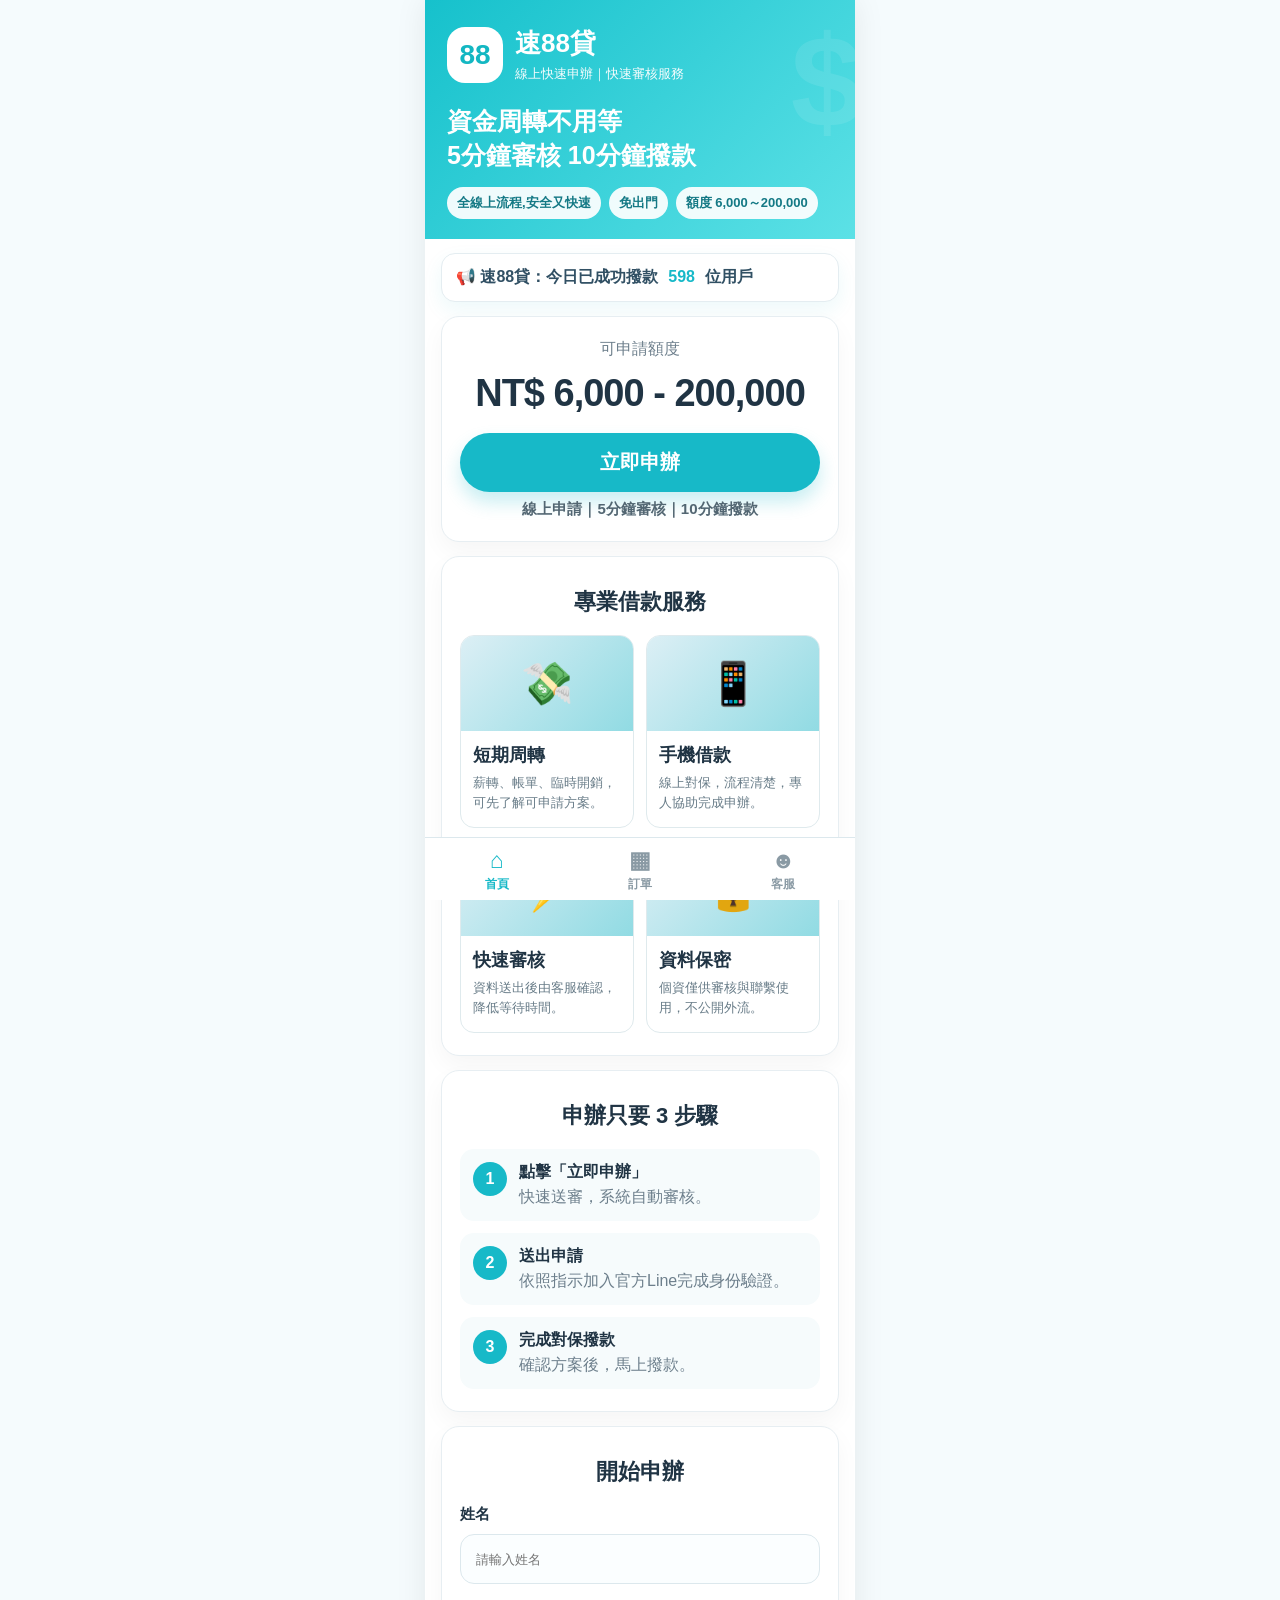
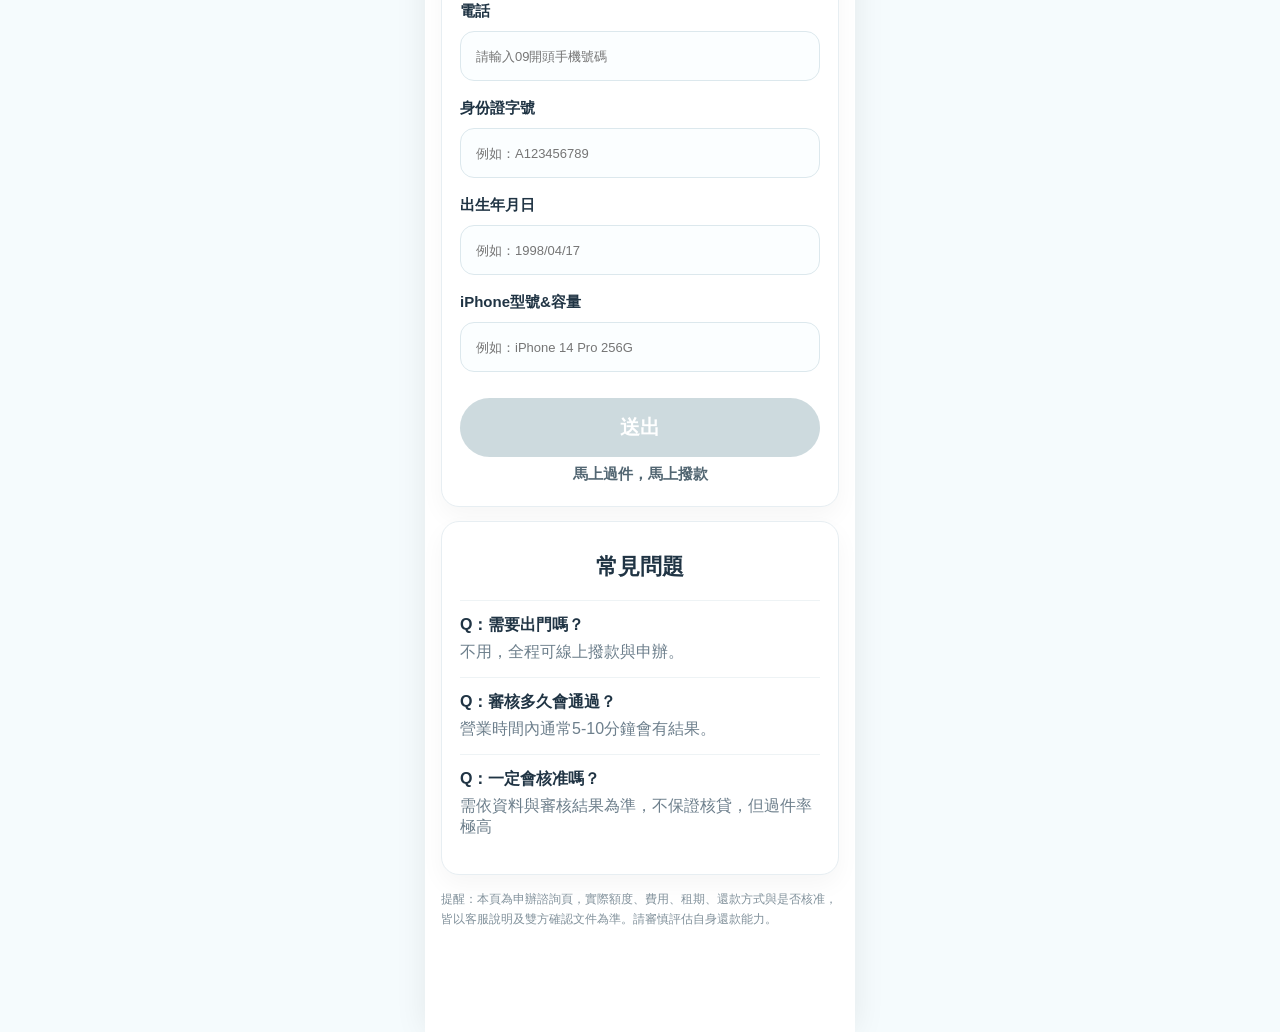
==== commit ae53532c: "Update index.html" ====
--- a/index.html
+++ b/index.html
@@ -66,24 +66,6 @@
 
 <nav class="bottom"><a class="tab active" href="#" onclick="showPage('homePage',0)"><span>⌂</span>首頁</a><a class="tab" href="#" onclick="showPage('orderPage',1)"><span>▦</span>訂單</a><a class="tab" href="#" onclick="showPage('servicePage',2)"><span>☻</span>客服</a></nav>
 </main>
-window.addEventListener('DOMContentLoaded', function(){
-
-  if(localStorage.getItem('su88_order_status') === 'pending'){
-
-    const today = new Date();
-    const yyyy = today.getFullYear();
-    const mm = String(today.getMonth()+1).padStart(2,'0');
-    const dd = String(today.getDate()).padStart(2,'0');
-
-    document.getElementById('applyDate').innerHTML =
-    '申請時間：' + yyyy + '-' + mm + '-' + dd;
-
-    document.getElementById('emptyOrder').style.display='none';
-    document.getElementById('orderResult').style.display='block';
-  }
-
-});
-  
 <script>
 const SCRIPT_URL = 'https://script.google.com/macros/s/AKfycbywIY-gu_E0bBqTyhutVFjinYSiqC7rfeZkJC9PKzo95ExStO0XXQKA0-DaYa23q0Q3/exec';
 const inputs = ['nameInput','phoneInput','idInput','birthInput','iphoneInput'];
@@ -94,51 +76,93 @@
   const idno = document.getElementById('idInput').value.trim().toUpperCase();
   const birth = document.getElementById('birthInput').value.trim();
   const iphone = document.getElementById('iphoneInput').value.trim();
+
   document.getElementById('idInput').value = idno;
 
   const phoneRule = /^09\d{8}$/;
   const idRule = /^[A-Z][0-9]{9}$/;
 
-  document.getElementById('phoneError').innerHTML = phone && !phoneRule.test(phone) ? '手機號碼必須為09開頭，共10碼' : '';
-  document.getElementById('idError').innerHTML = idno && !idRule.test(idno) ? '身分證格式需為 A123456789' : '';
-
-  const valid = name !== '' && birth !== '' && iphone !== '' && phoneRule.test(phone) && idRule.test(idno);
+  document.getElementById('phoneError').innerHTML =
+    phone && !phoneRule.test(phone) ? '手機號碼必須為09開頭，共10碼' : '';
+
+  document.getElementById('idError').innerHTML =
+    idno && !idRule.test(idno) ? '身分證格式需為 A123456789' : '';
+
+  const valid =
+    name !== '' &&
+    birth !== '' &&
+    iphone !== '' &&
+    phoneRule.test(phone) &&
+    idRule.test(idno);
+
   const btn = document.getElementById('submitBtn');
-  if(valid){ btn.classList.remove('disabled'); } else { btn.classList.add('disabled'); }
+
+  if(valid){
+    btn.classList.remove('disabled');
+  }else{
+    btn.classList.add('disabled');
+  }
+
   return valid;
 }
-
-window.addEventListener('DOMContentLoaded', function(){
-  inputs.forEach(id=>{
-    const el = document.getElementById(id);
-    if(el){ el.addEventListener('input', checkForm); el.addEventListener('change', checkForm); }
-  });
-  checkForm();
-});
 
 function showPage(pageId,index){
   document.querySelectorAll('.page').forEach(p=>p.classList.remove('active'));
   document.getElementById(pageId).classList.add('active');
+
   document.querySelectorAll('.tab').forEach(t=>t.classList.remove('active'));
   document.querySelectorAll('.tab')[index].classList.add('active');
+
   window.scrollTo({top:0,behavior:'smooth'});
 }
 
-async function submitApply(event){
-  if(event){ event.preventDefault(); }
-  if(!checkForm()){ return; }
-
-  const btn = document.getElementById('submitBtn');
-  const msg = document.getElementById('submitMsg');
-  btn.innerText = '送出中...';
-  btn.classList.add('disabled');
-  msg.innerHTML = '';
-
+function showPendingOrder(applyDate){
+  const dateText = applyDate || localStorage.getItem('su88_apply_date') || getTodayText();
+
+  document.getElementById('applyDate').innerHTML = '申請時間：' + dateText;
+  document.getElementById('emptyOrder').style.display='none';
+  document.getElementById('orderResult').style.display='block';
+}
+
+function getTodayText(){
   const today = new Date();
   const yyyy = today.getFullYear();
   const mm = String(today.getMonth()+1).padStart(2,'0');
   const dd = String(today.getDate()).padStart(2,'0');
-  const applyDate = yyyy + '-' + mm + '-' + dd;
+  return yyyy + '-' + mm + '-' + dd;
+}
+
+window.addEventListener('DOMContentLoaded', function(){
+  inputs.forEach(id=>{
+    const el = document.getElementById(id);
+    if(el){
+      el.addEventListener('input', checkForm);
+      el.addEventListener('change', checkForm);
+    }
+  });
+
+  checkForm();
+
+  if(localStorage.getItem('su88_order_status') === 'pending'){
+    showPendingOrder();
+  }
+});
+
+async function submitApply(event){
+  if(event){ event.preventDefault(); }
+
+  if(!checkForm()){
+    return;
+  }
+
+  const btn = document.getElementById('submitBtn');
+  const msg = document.getElementById('submitMsg');
+
+  btn.innerText = '送出中...';
+  btn.classList.add('disabled');
+  msg.innerHTML = '';
+
+  const applyDate = getTodayText();
 
   const payload = {
     name: document.getElementById('nameInput').value.trim(),
@@ -157,13 +181,12 @@
       body: JSON.stringify(payload)
     });
 
-    document.getElementById('applyDate').innerHTML = '申請時間：' + applyDate;
     localStorage.setItem('su88_order_status','pending');
-
-document.getElementById('emptyOrder').style.display='none';
-document.getElementById('orderResult').style.display='block';
-
-showPage('orderPage',1);
+    localStorage.setItem('su88_apply_date', applyDate);
+
+    showPendingOrder(applyDate);
+    showPage('orderPage',1);
+
   }catch(err){
     msg.innerHTML = '送出失敗，請稍後再試或聯繫客服';
     console.error(err);
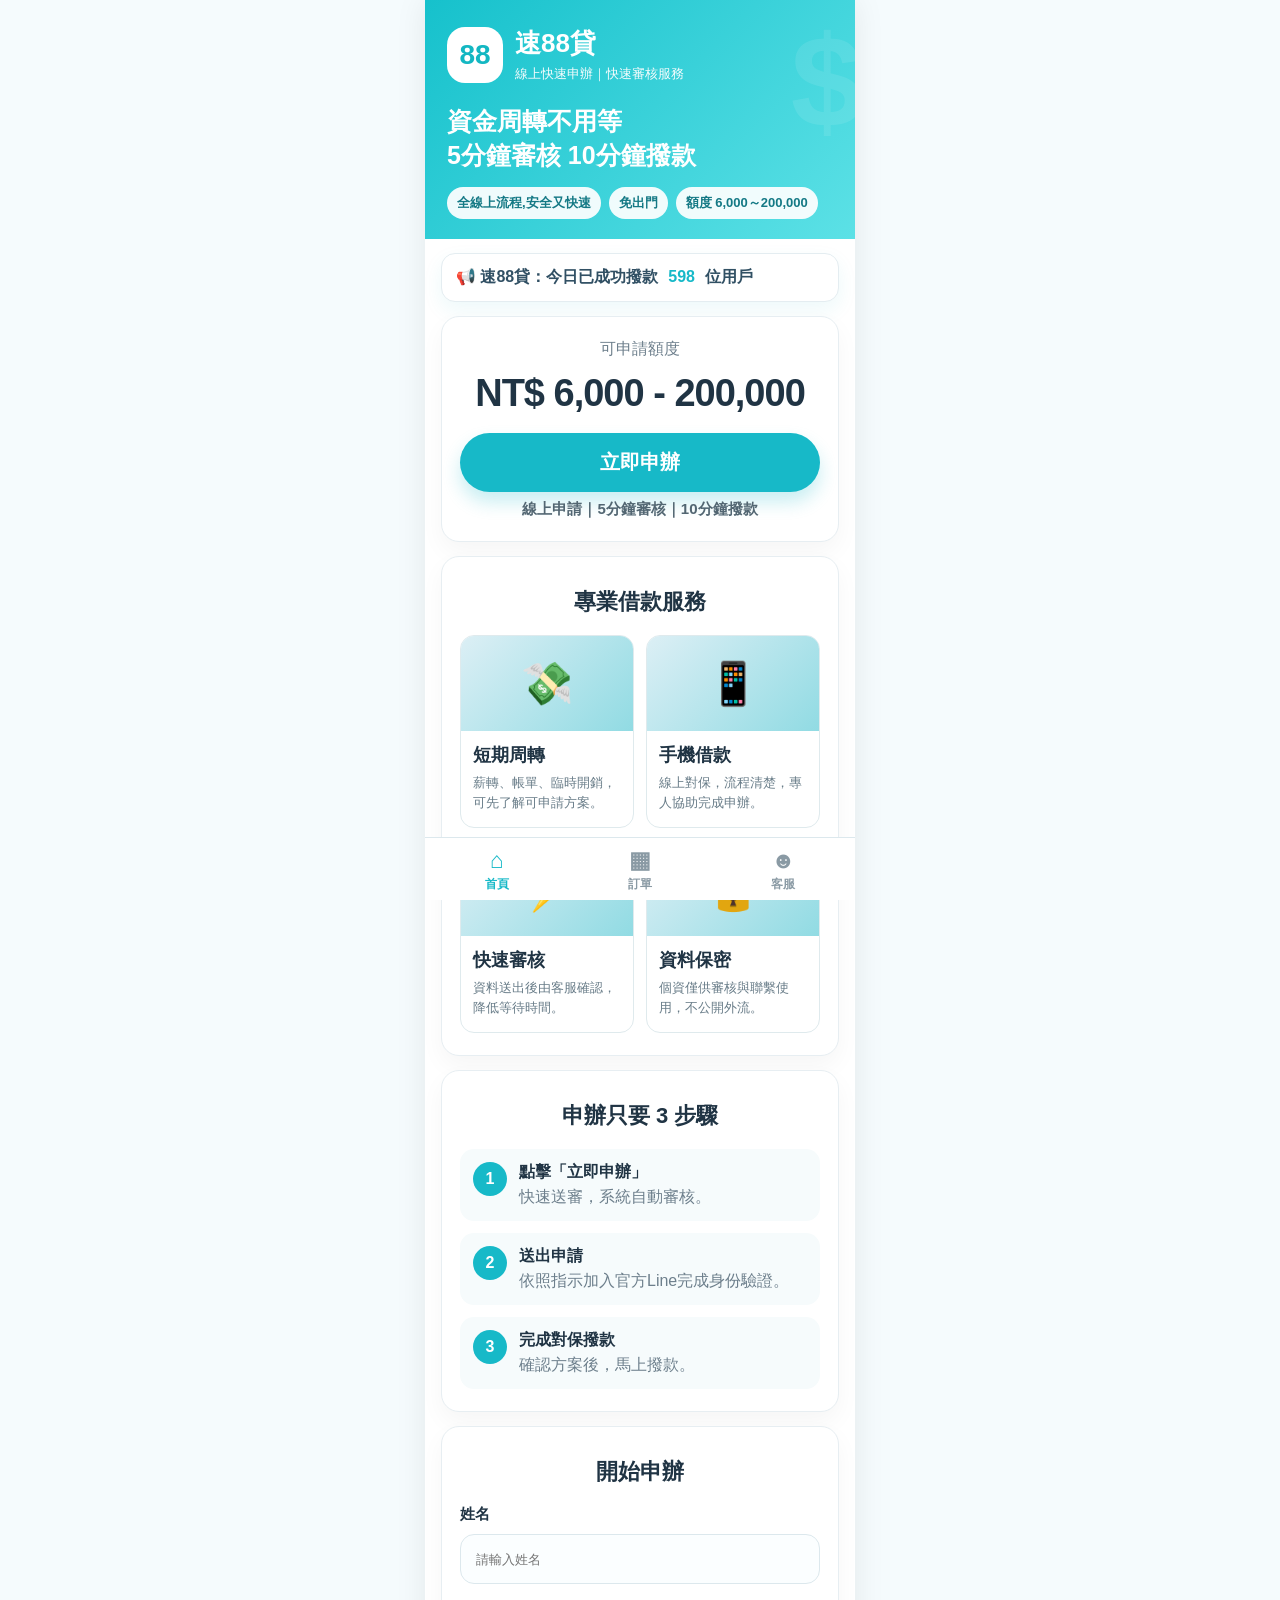
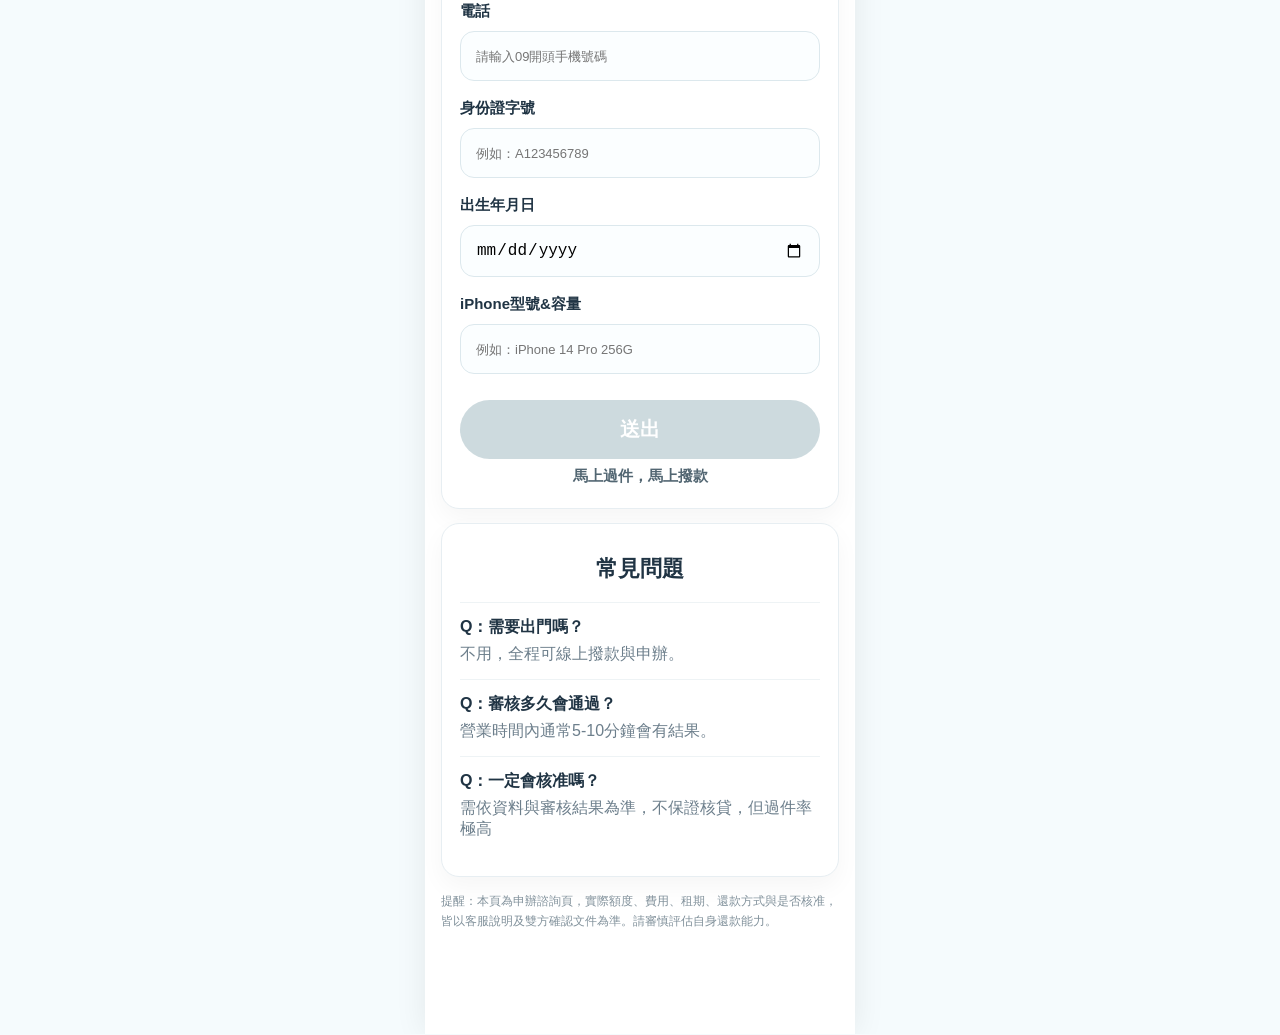
==== commit 4c722245: "Update index.html" ====
--- a/index.html
+++ b/index.html
@@ -46,7 +46,7 @@
 <label class="field-title">姓名</label><input id="nameInput" placeholder="請輸入姓名">
 <label class="field-title">電話</label><input id="phoneInput" type="tel" placeholder="請輸入09開頭手機號碼"><div id="phoneError" class="error"></div>
 <label class="field-title">身份證字號</label><input id="idInput" placeholder="例如：A123456789"><div id="idError" class="error"></div>
-<label class="field-title">出生年月日</label><input id="birthInput" placeholder="例如：1998/04/17">
+<label class="field-title">出生年月日</label><input id="birthInput" type="date">
 <label class="field-title">iPhone型號&容量</label><input id="iphoneInput" placeholder="例如：iPhone 14 Pro 256G">
 <a id="submitBtn" class="btn disabled" href="#" onclick="submitApply(event)">送出</a>
 <div id="submitMsg" class="error center"></div>
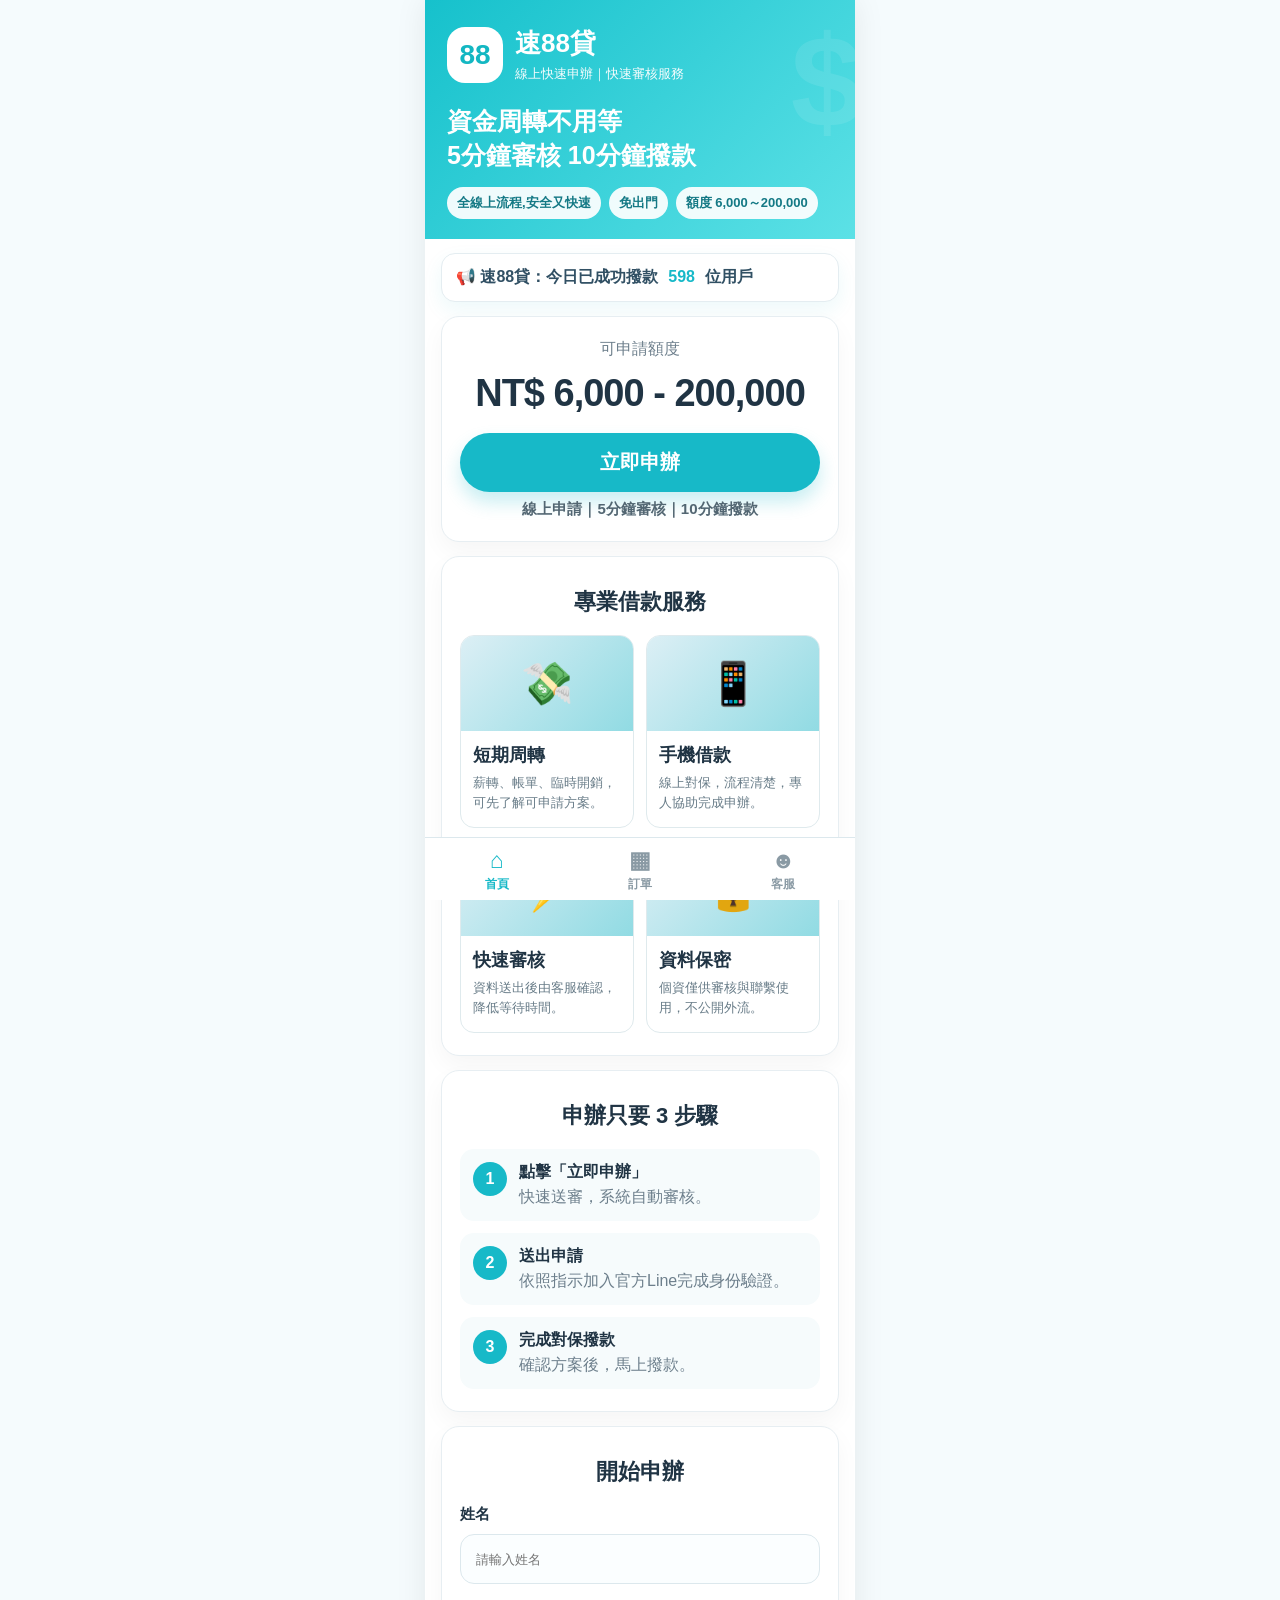
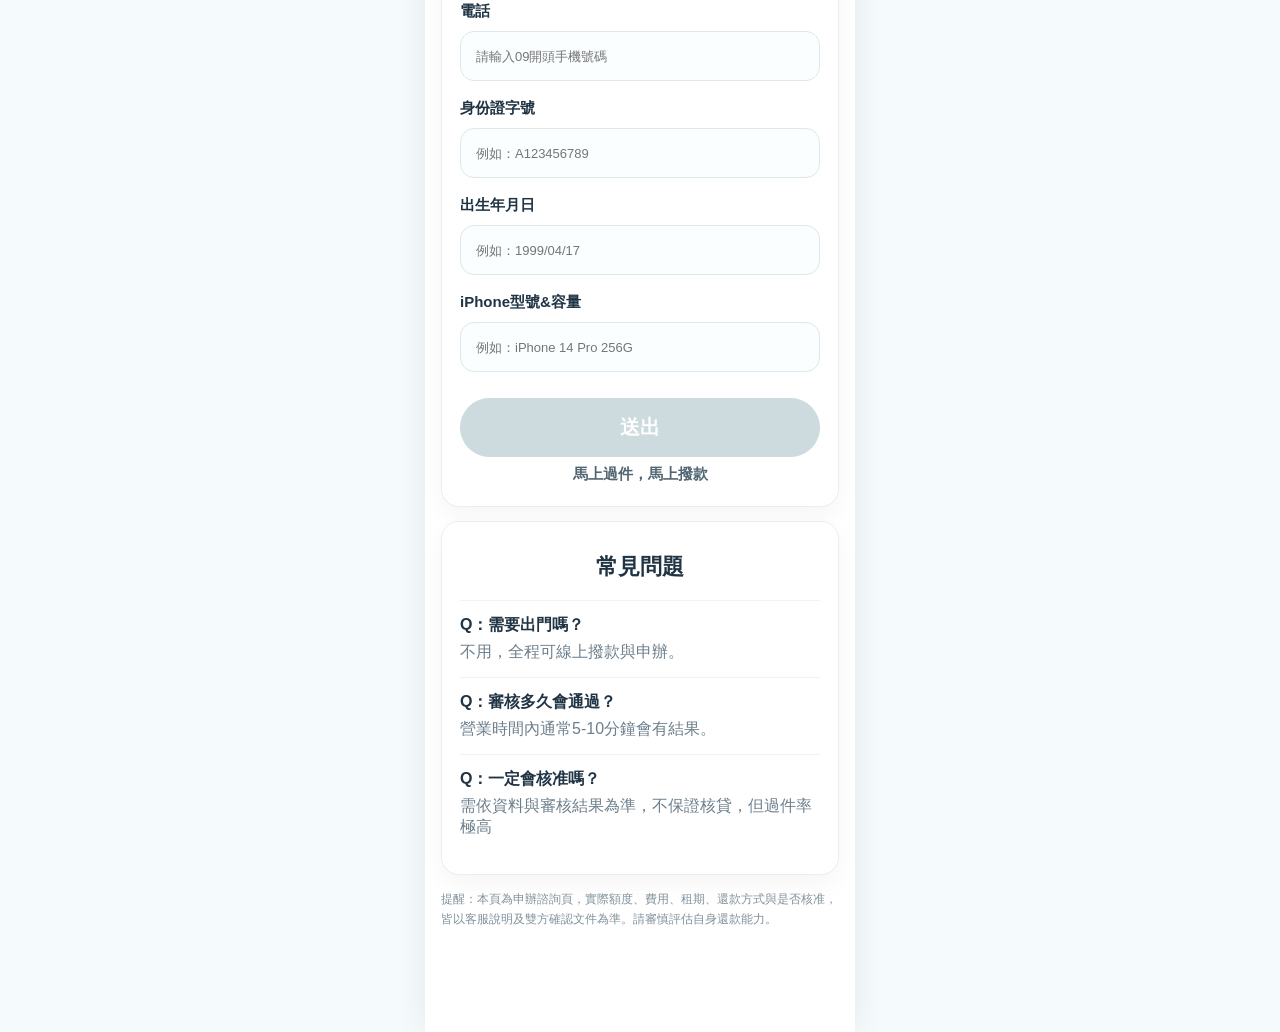
==== commit d15813e7: "Update index.html" ====
--- a/index.html
+++ b/index.html
@@ -46,7 +46,7 @@
 <label class="field-title">姓名</label><input id="nameInput" placeholder="請輸入姓名">
 <label class="field-title">電話</label><input id="phoneInput" type="tel" placeholder="請輸入09開頭手機號碼"><div id="phoneError" class="error"></div>
 <label class="field-title">身份證字號</label><input id="idInput" placeholder="例如：A123456789"><div id="idError" class="error"></div>
-<label class="field-title">出生年月日</label><input id="birthInput" type="date">
+<label class="field-title">出生年月日</label><input id="birthInput" type="text" inputmode="numeric" placeholder="例如：1999/04/17">
 <label class="field-title">iPhone型號&容量</label><input id="iphoneInput" placeholder="例如：iPhone 14 Pro 256G">
 <a id="submitBtn" class="btn disabled" href="#" onclick="submitApply(event)">送出</a>
 <div id="submitMsg" class="error center"></div>
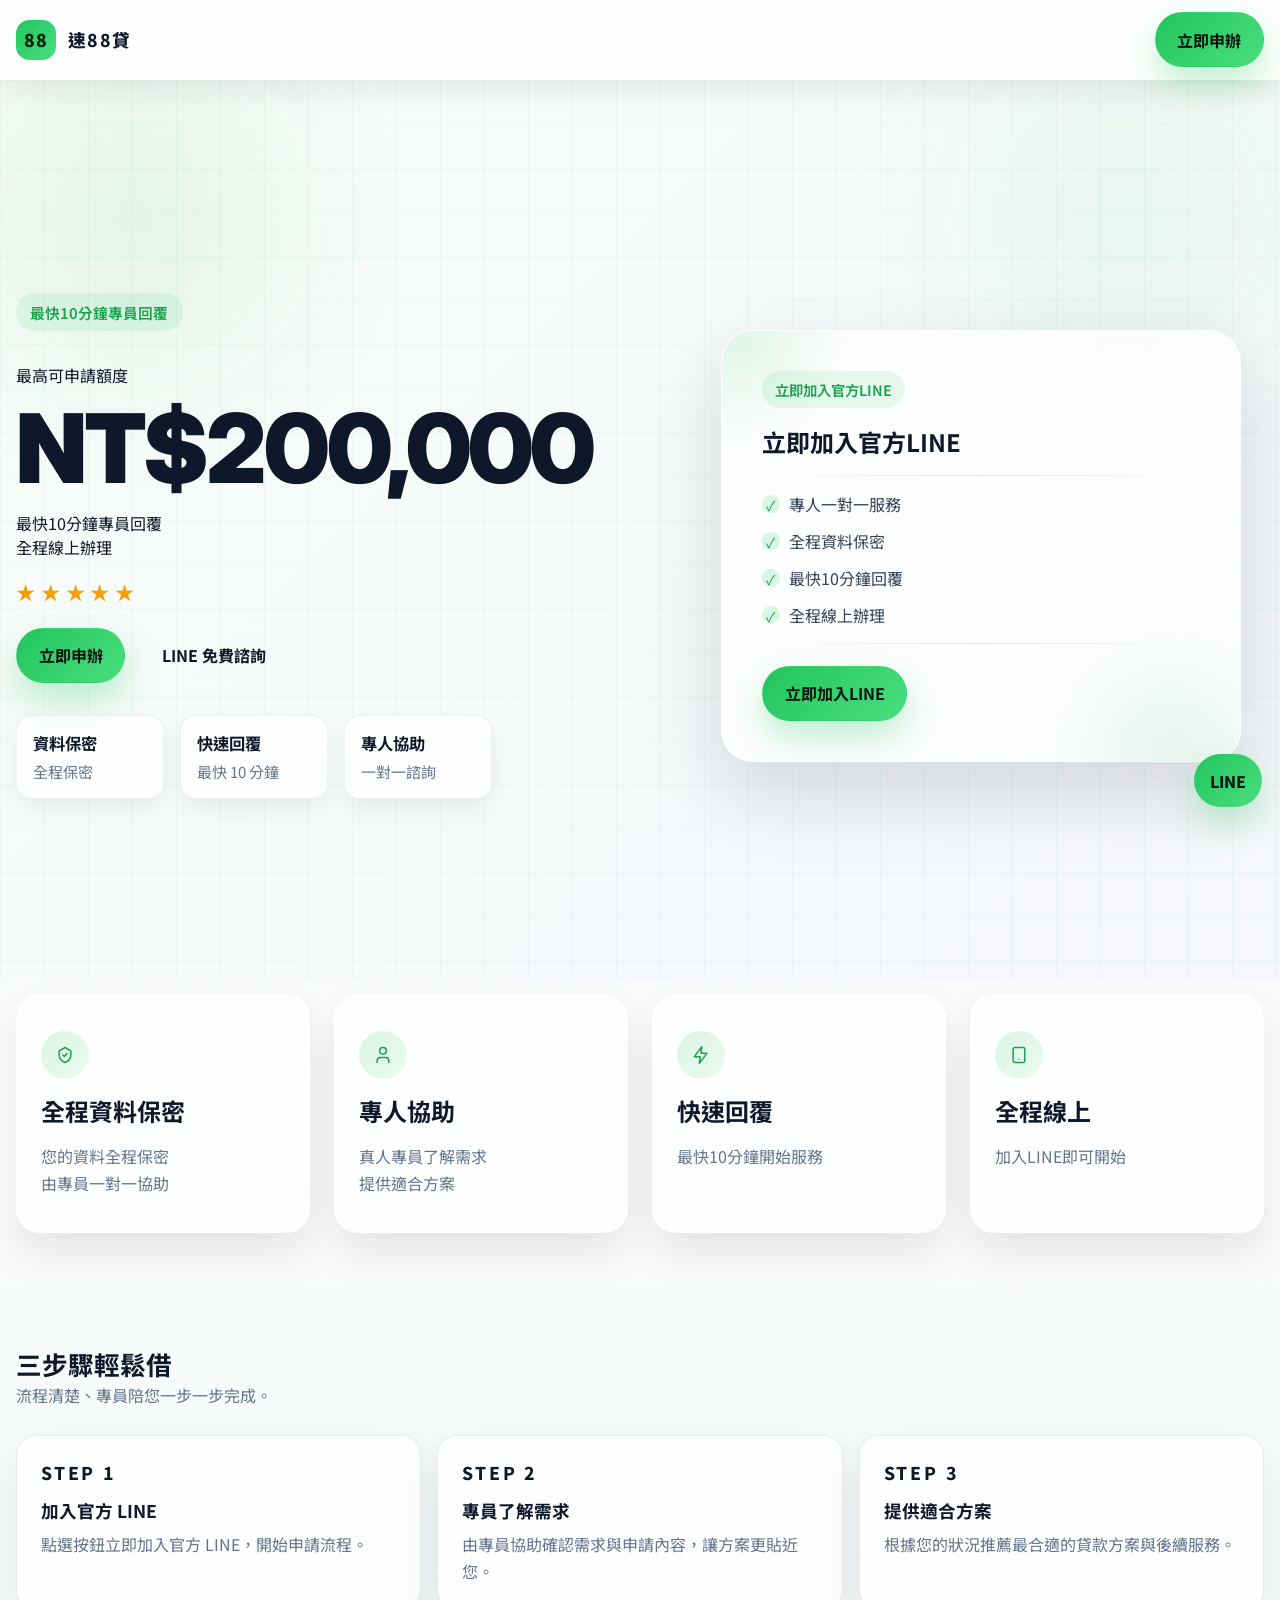
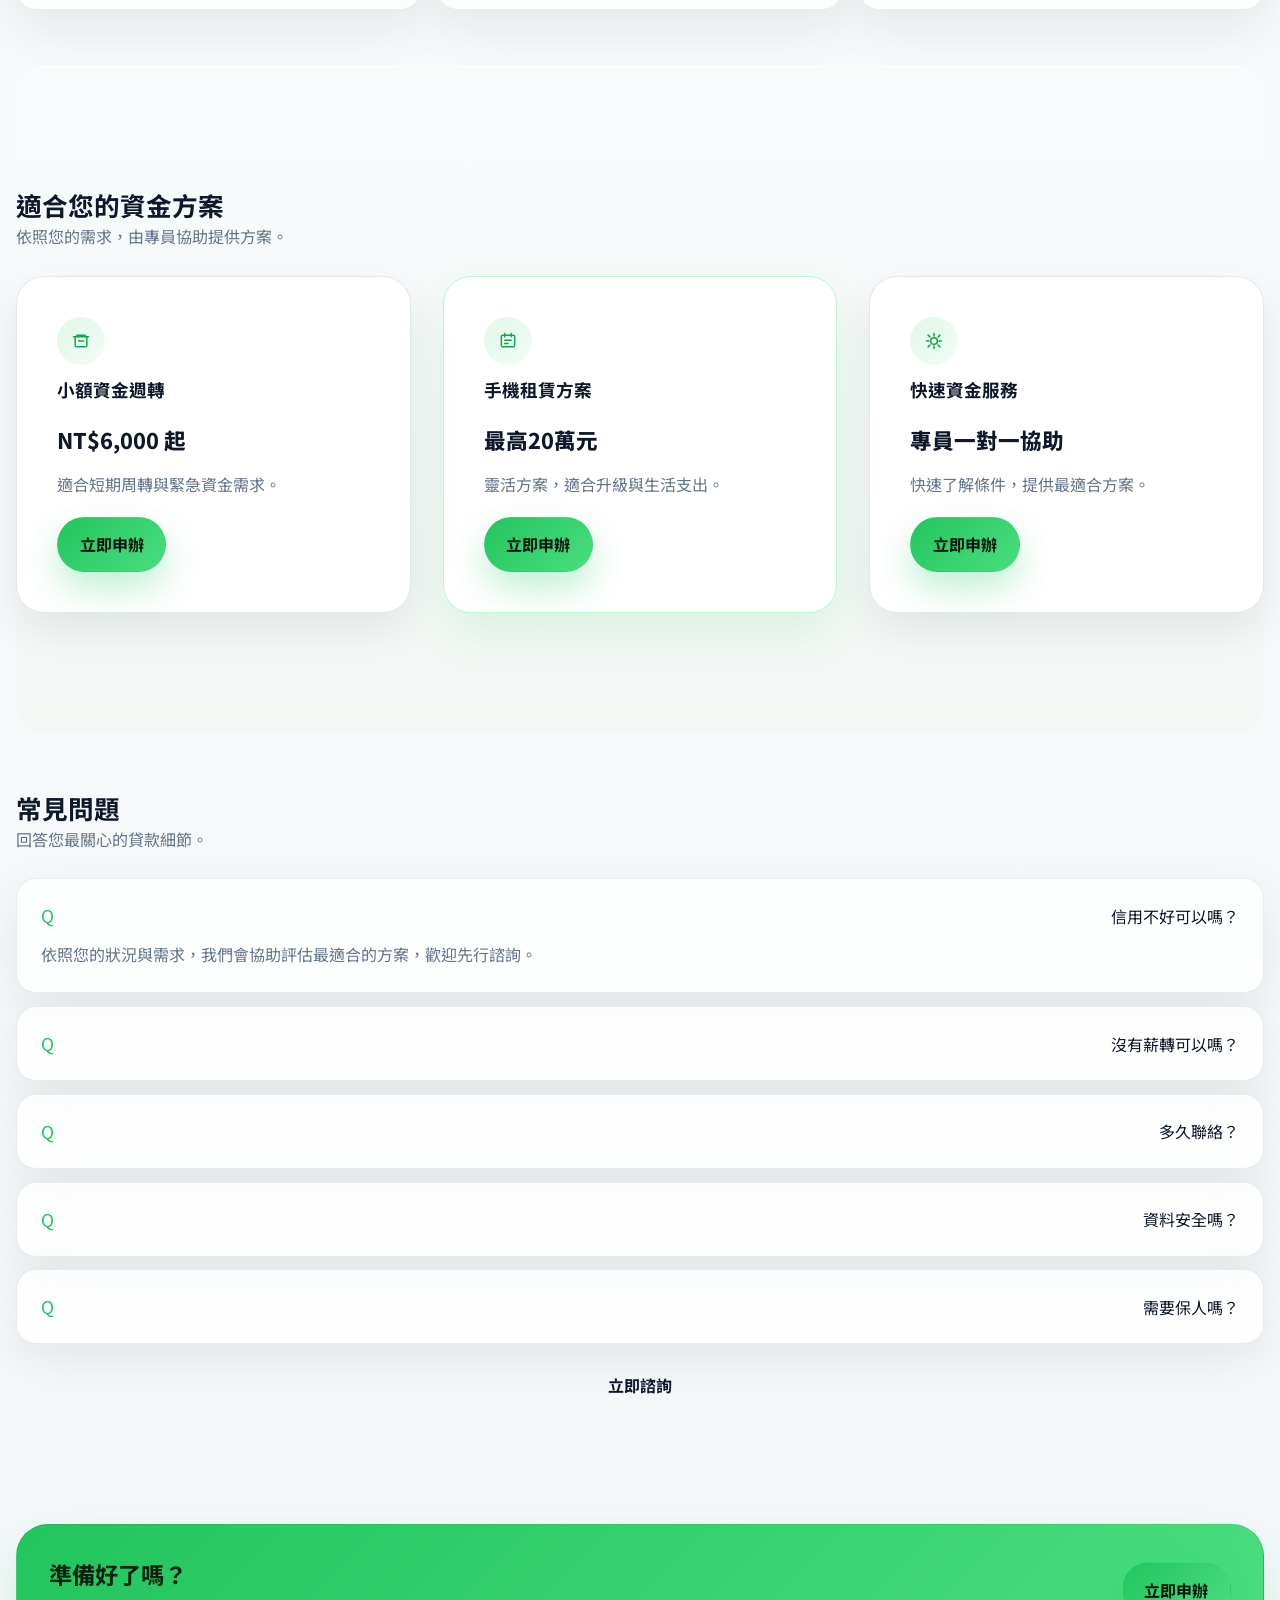
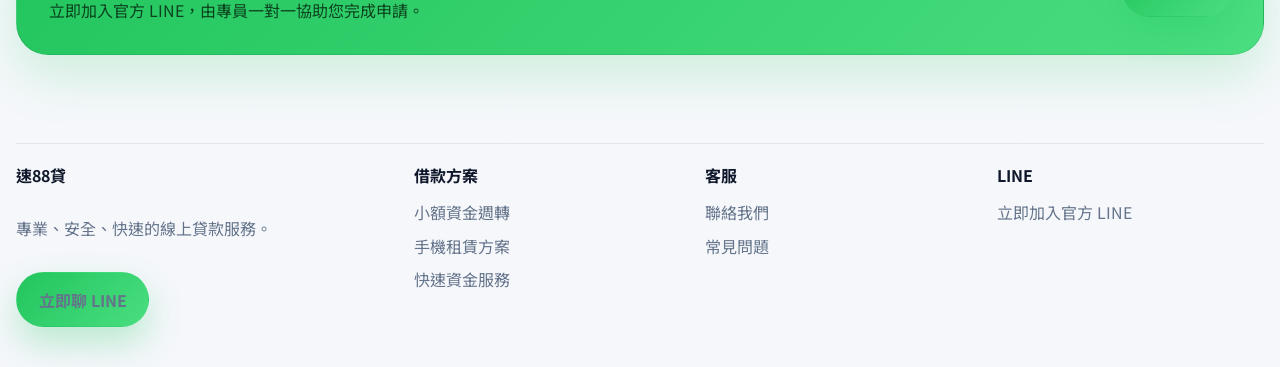
==== commit 28014396: "Restore new homepage" ====
--- a/index.html
+++ b/index.html
@@ -1,200 +1,339 @@
-<!doctype html>
+<!DOCTYPE html>
 <html lang="zh-Hant">
-<head>
-<meta charset="utf-8" />
-<meta name="viewport" content="width=device-width, initial-scale=1" />
-<title>速88貸｜線上小額信貸｜小額借款｜線上平台</title>
-
-<style>
-html{scroll-behavior:smooth}
-*{box-sizing:border-box}
-body{margin:0;font-family:-apple-system,BlinkMacSystemFont,"Noto Sans TC","Microsoft JhengHei",Arial,sans-serif;background:#f5fbfd;color:#203444}
-.app{max-width:430px;margin:0 auto;background:#fff;min-height:100vh;padding-bottom:84px;box-shadow:0 0 30px rgba(0,0,0,.08)}
-.page{display:none}.page.active{display:block}
-.hero{background:linear-gradient(135deg,#16c1cc,#5ce1e6);padding:26px 22px 20px;color:white;position:relative;overflow:hidden}.hero:after{content:"$";position:absolute;right:-8px;top:6px;font-size:130px;font-weight:900;opacity:.09}
-.brand{display:flex;align-items:center;gap:12px}.logo{width:56px;height:56px;border-radius:18px;background:white;color:#13b7c2;display:grid;place-items:center;font-size:28px;font-weight:900;overflow:hidden}.brand h1{margin:0;font-size:26px}.brand p{margin:4px 0 0;font-size:13px;opacity:.95}
-.slogan{margin-top:22px;font-size:25px;font-weight:900;line-height:1.35}.chips{display:flex;gap:8px;flex-wrap:wrap;margin-top:14px}.chip{background:rgba(255,255,255,.92);color:#147985;padding:7px 10px;border-radius:999px;font-size:13px;font-weight:700}
-.notice{margin:14px 16px;background:white;border:1px solid #e4edf1;border-radius:14px;padding:13px 14px;display:flex;align-items:center;gap:10px;color:#315064;font-weight:700;box-shadow:0 8px 20px rgba(24,180,195,.08)}
-.card{margin:14px 16px;background:white;border:1px solid #e7eef2;border-radius:18px;padding:22px 18px;box-shadow:0 10px 24px rgba(0,0,0,.04)}.center{text-align:center}.muted{color:#6d7f8c}.amount{font-size:38px;font-weight:900;letter-spacing:-1px;margin:12px 0;color:#203444}
-.btn{display:block;width:100%;border:0;border-radius:999px;background:#17b9c8;color:white;font-size:20px;font-weight:900;padding:16px;text-align:center;text-decoration:none;margin:18px 0 8px;box-shadow:0 10px 18px rgba(23,185,200,.24)}.btn.disabled{background:#b8cbd1;box-shadow:none;pointer-events:none;opacity:.7}
-.sub{font-size:15px;font-weight:800;color:#526672}.section-title{text-align:center;font-size:22px;font-weight:900;margin:8px 0 18px}.grid{display:grid;grid-template-columns:1fr 1fr;gap:12px}
-.service{border:1px solid #dfeaed;border-radius:14px;overflow:hidden;background:#fff}.pic{height:95px;background:linear-gradient(135deg,#dceff5,#91dbe3);display:grid;place-items:center;font-size:42px}.service h3{margin:12px 12px 6px;font-size:18px}.service p{margin:0 12px 14px;color:#687c88;font-size:13px;line-height:1.55}
-.steps{display:grid;gap:12px}.step{display:flex;gap:12px;align-items:flex-start;background:#f6fbfc;border-radius:14px;padding:13px}.num{min-width:34px;height:34px;border-radius:50%;background:#17b9c8;color:white;display:grid;place-items:center;font-weight:900}.step b{display:block;margin-bottom:4px}
-.faq{border-top:1px solid #eef3f5;padding:14px 0}.faq:first-child{border-top:0}.faq b{display:block;margin-bottom:6px}.form input{width:100%;border:1px solid #dce8ed;border-radius:14px;padding:15px;font-size:16px;margin:8px 0;background:#fbfeff}.field-title{display:block;font-size:15px;font-weight:800;margin:10px 0 2px;color:#203444}input::placeholder{font-size:13px}.error{color:#ff4d4f;font-size:13px;font-weight:700;margin-top:4px;margin-bottom:8px;padding-left:5px}.legal{font-size:12px;line-height:1.7;color:#81919b;margin:0 16px 18px}.line{color:#17b9c8;font-weight:900}
-.order-page{padding:22px 16px 90px;min-height:calc(100vh - 84px);background:linear-gradient(180deg,#f5fbfd,#fff)}.order-card{background:white;border:1px solid #e7eef2;border-radius:22px;padding:18px;box-shadow:0 10px 24px rgba(23,185,200,.06)}.order-tabs{display:grid;grid-template-columns:repeat(3,1fr);gap:8px;margin-bottom:70px}.order-pill{border:1.5px solid #d3e3e8;color:#8a9aa4;border-radius:999px;padding:9px 4px;text-align:center;font-size:14px;font-weight:900;background:#fff}.order-pill.active{border-color:#17b9c8;color:#17b9c8;background:#f0fcfd}.empty-order{text-align:center;padding:60px 0 80px;color:#8a9aa4;font-size:15px;font-weight:800}.empty-order .icon{width:92px;height:92px;margin:0 auto 18px;border-radius:28px;background:linear-gradient(135deg,#e9fbfd,#fff);display:grid;place-items:center;font-size:42px;opacity:.85}.go-loan{color:#17b9c8;text-decoration:none;margin-left:8px;font-weight:900}
-.loan-banner{margin-top:30px;background:linear-gradient(135deg,#16c1cc,#5ce1e6);border-radius:22px;padding:22px;display:flex;justify-content:space-between;align-items:center;color:white;overflow:hidden;position:relative}.loan-banner:after{content:"$";position:absolute;right:-10px;top:-20px;font-size:120px;font-weight:900;opacity:.08}.loan-banner-text h3{margin:0;font-size:28px;font-weight:900}.loan-banner-text p{margin:10px 0;font-size:18px;font-weight:700}.loan-banner-text span{display:inline-block;background:rgba(255,255,255,.2);padding:6px 12px;border-radius:999px;font-size:13px;font-weight:800}.loan-banner-icon{font-size:70px}
-.line-flash{display:block;margin-top:12px;background:#06c755;color:white;padding:15px;border-radius:999px;text-decoration:none;font-size:22px;font-weight:900;text-align:center;animation:lineBlink 1.8s infinite}@keyframes lineBlink{0%{transform:scale(1);box-shadow:0 0 0 rgba(6,199,85,0)}50%{transform:scale(1.05);box-shadow:0 0 22px rgba(6,199,85,.8)}100%{transform:scale(1);box-shadow:0 0 0 rgba(6,199,85,0)}}.rainbow-text{font-weight:900;animation:rainbowColor 3s infinite}@keyframes rainbowColor{0%{color:#ff3b30}20%{color:#ff9500}40%{color:#34c759}60%{color:#007aff}80%{color:#af52de}100%{color:#ff3b30}}
-.member-page{min-height:calc(100vh - 84px);padding:22px 16px 100px;background:#f5fbfd}.member-banner{background:linear-gradient(135deg,#16c1cc,#5ce1e6);border-radius:20px;padding:24px;display:flex;justify-content:space-between;align-items:center;color:white;margin-bottom:30px}.member-banner h2{margin:0;font-size:34px;font-weight:900}.member-banner p{margin-top:10px;font-size:16px;line-height:1.6}.member-money{font-size:70px}.member-grid{display:grid;grid-template-columns:1fr 1fr;gap:24px}.member-item{text-decoration:none;color:#203444;text-align:center}.member-icon{width:78px;height:78px;margin:auto;border-radius:24px;background:linear-gradient(135deg,#16c1cc,#5ce1e6);display:flex;align-items:center;justify-content:center;font-size:34px;color:white;box-shadow:0 8px 20px rgba(23,185,200,.25)}.member-item span{display:block;margin-top:14px;font-size:20px;font-weight:900}.service-hot{background:linear-gradient(135deg,#00c853,#69f0ae)!important;box-shadow:0 10px 25px rgba(0,200,83,.35)!important;animation:pulse 2s infinite}@keyframes pulse{0%{transform:scale(1)}50%{transform:scale(1.08)}100%{transform:scale(1)}}
-.bottom{position:fixed;left:50%;transform:translateX(-50%);bottom:0;width:100%;max-width:430px;background:white;border-top:1px solid #dce8ed;display:grid;grid-template-columns:repeat(3,1fr);padding:9px 0 7px;z-index:20}.tab{text-align:center;color:#8a9aa4;font-size:12px;font-weight:800;text-decoration:none}.tab span{display:block;font-size:23px;margin-bottom:2px}.tab.active{color:#17b9c8}
-</style>
-</head>
-
-<body>
-<main class="app">
-<section id="homePage" class="page active">
-<section class="hero">
-<div class="brand"><div class="logo">88</div><div><h1>速88貸</h1><p>線上快速申辦｜快速審核服務</p></div></div>
-<div class="slogan">資金周轉不用等<br>5分鐘審核 10分鐘撥款</div>
-<div class="chips"><span class="chip">全線上流程,安全又快速</span><span class="chip">免出門</span><span class="chip">額度 6,000～200,000</span></div>
-</section>
-<div class="notice">📢 速88貸：今日已成功撥款 <span class="line">598</span> 位用戶</div>
-<section class="card center"><div class="muted">可申請額度</div><div class="amount">NT$ 6,000 - 200,000</div><a class="btn" href="#applyForm">立即申辦</a><div class="sub">線上申請｜5分鐘審核｜10分鐘撥款</div></section>
-<section class="card"><div class="section-title">專業借款服務</div><div class="grid"><div class="service"><div class="pic">💸</div><h3>短期周轉</h3><p>薪轉、帳單、臨時開銷，可先了解可申請方案。</p></div><div class="service"><div class="pic">📱</div><h3>手機借款</h3><p>線上對保，流程清楚，專人協助完成申辦。</p></div><div class="service"><div class="pic">⚡</div><h3>快速審核</h3><p>資料送出後由客服確認，降低等待時間。</p></div><div class="service"><div class="pic">🔒</div><h3>資料保密</h3><p>個資僅供審核與聯繫使用，不公開外流。</p></div></div></section>
-<section class="card"><div class="section-title">申辦只要 3 步驟</div><div class="steps"><div class="step"><div class="num">1</div><div><b>點擊「立即申辦」</b><span class="muted">快速送審，系統自動審核。</span></div></div><div class="step"><div class="num">2</div><div><b>送出申請</b><span class="muted">依照指示加入官方Line完成身份驗證。</span></div></div><div class="step"><div class="num">3</div><div><b>完成對保撥款</b><span class="muted">確認方案後，馬上撥款。</span></div></div></div></section>
-<section class="card form">
-<div id="applyForm" class="section-title">開始申辦</div>
-<label class="field-title">姓名</label><input id="nameInput" placeholder="請輸入姓名">
-<label class="field-title">電話</label><input id="phoneInput" type="tel" placeholder="請輸入09開頭手機號碼"><div id="phoneError" class="error"></div>
-<label class="field-title">身份證字號</label><input id="idInput" placeholder="例如：A123456789"><div id="idError" class="error"></div>
-<label class="field-title">出生年月日</label><input id="birthInput" type="text" inputmode="numeric" placeholder="例如：1999/04/17">
-<label class="field-title">iPhone型號&容量</label><input id="iphoneInput" placeholder="例如：iPhone 14 Pro 256G">
-<a id="submitBtn" class="btn disabled" href="#" onclick="submitApply(event)">送出</a>
-<div id="submitMsg" class="error center"></div>
-<div class="sub center">馬上過件，馬上撥款</div>
-</section>
-<section class="card"><div class="section-title">常見問題</div><div class="faq"><b>Q：需要出門嗎？</b><span class="muted">不用，全程可線上撥款與申辦。</span></div><div class="faq"><b>Q：審核多久會通過？</b><span class="muted">營業時間內通常5-10分鐘會有結果。</span></div><div class="faq"><b>Q：一定會核准嗎？</b><span class="muted">需依資料與審核結果為準，不保證核貸，但過件率極高</span></div></section>
-<p class="legal">提醒：本頁為申辦諮詢頁，實際額度、費用、租期、還款方式與是否核准，皆以客服說明及雙方確認文件為準。請審慎評估自身還款能力。</p>
-</section>
-
-<section id="orderPage" class="page"><div class="order-page"><div class="order-card"><div class="order-tabs"><div class="order-pill active">審核結果</div><div class="order-pill">待還款</div><div class="order-pill">已結清</div></div>
-<div id="emptyOrder" class="empty-order"><div class="icon">🔎</div>無訂單記錄<a href="#" class="go-loan" onclick="showPage('homePage',0)">去申辦 →</a></div>
-<div id="orderResult" style="display:none;padding:20px 0;"><div style="display:flex;align-items:center;gap:12px;padding:10px 0;"><div style="width:60px;height:60px;border-radius:16px;overflow:hidden;background:#fff;"><img src="E80BCA25-D9D8-4C20-A02B-63989AEF5F75.jpeg" style="width:100%;height:100%;object-fit:cover;"></div><div style="flex:1;"><div style="font-size:18px;font-weight:900;">速88貸 <span style="color:#ff8da1;">（審核中）</span></div><div id="applyDate" style="font-size:13px;color:#95a4ae;margin-top:4px;">申請時間：</div></div><div style="font-size:22px;font-weight:900;">$6,000</div></div><div style="margin-top:18px;background:#f0fcfd;border:1px solid #bdeef2;border-radius:16px;padding:16px;text-align:center;font-weight:900;color:#17b9c8;">⬇加入官方LINE，<span class="rainbow-text">完成對保撥款</span>⬇<a href="https://lin.ee/uD9Tx9n" class="line-flash">立即加入LINE</a></div></div>
-<div class="loan-banner"><div class="loan-banner-text"><h3>貸款免求人</h3><p>網路平台安全又迅速</p><span>額度 6,000 ~ 200,000</span></div><div class="loan-banner-icon">💸</div></div>
-</div></div></section>
-
-<section id="servicePage" class="page"><div class="member-page"><div class="member-banner"><div class="member-text"><h2>速88貸</h2><p>保持良好借還紀錄<br>享提高額度</p></div><div class="member-money">💰</div></div><div class="member-grid"><a href="#applyForm" onclick="showPage('homePage',0)" class="member-item"><div class="member-icon">💸</div><span>我要借款</span></a><a href="#applyForm" onclick="showPage('homePage',0)" class="member-item"><div class="member-icon">📝</div><span>開始申辦</span></a><a href="#applyForm" onclick="showPage('homePage',0)" class="member-item"><div class="member-icon">📱</div><span>手機借款</span></a><a href="https://lin.ee/uD9Tx9n" class="member-item"><div class="member-icon service-hot">💬</div><span style="color:#18b8c8">聯絡客服</span></a></div></div></section>
-
-<nav class="bottom"><a class="tab active" href="#" onclick="showPage('homePage',0)"><span>⌂</span>首頁</a><a class="tab" href="#" onclick="showPage('orderPage',1)"><span>▦</span>訂單</a><a class="tab" href="#" onclick="showPage('servicePage',2)"><span>☻</span>客服</a></nav>
-</main>
+  <head>
+    <meta charset="UTF-8" />
+    <!-- Google tag (gtag.js) -->
+<script async src="https://www.googletagmanager.com/gtag/js?id=G-YP63JQVJT4"></script>
 <script>
-const SCRIPT_URL = 'https://script.google.com/macros/s/AKfycbywIY-gu_E0bBqTyhutVFjinYSiqC7rfeZkJC9PKzo95ExStO0XXQKA0-DaYa23q0Q3/exec';
-const inputs = ['nameInput','phoneInput','idInput','birthInput','iphoneInput'];
-
-function checkForm(){
-  const name = document.getElementById('nameInput').value.trim();
-  const phone = document.getElementById('phoneInput').value.trim();
-  const idno = document.getElementById('idInput').value.trim().toUpperCase();
-  const birth = document.getElementById('birthInput').value.trim();
-  const iphone = document.getElementById('iphoneInput').value.trim();
-
-  document.getElementById('idInput').value = idno;
-
-  const phoneRule = /^09\d{8}$/;
-  const idRule = /^[A-Z][0-9]{9}$/;
-
-  document.getElementById('phoneError').innerHTML =
-    phone && !phoneRule.test(phone) ? '手機號碼必須為09開頭，共10碼' : '';
-
-  document.getElementById('idError').innerHTML =
-    idno && !idRule.test(idno) ? '身分證格式需為 A123456789' : '';
-
-  const valid =
-    name !== '' &&
-    birth !== '' &&
-    iphone !== '' &&
-    phoneRule.test(phone) &&
-    idRule.test(idno);
-
-  const btn = document.getElementById('submitBtn');
-
-  if(valid){
-    btn.classList.remove('disabled');
-  }else{
-    btn.classList.add('disabled');
-  }
-
-  return valid;
-}
-
-function showPage(pageId,index){
-  document.querySelectorAll('.page').forEach(p=>p.classList.remove('active'));
-  document.getElementById(pageId).classList.add('active');
-
-  document.querySelectorAll('.tab').forEach(t=>t.classList.remove('active'));
-  document.querySelectorAll('.tab')[index].classList.add('active');
-
-  window.scrollTo({top:0,behavior:'smooth'});
-}
-
-function showPendingOrder(applyDate){
-  const dateText = applyDate || localStorage.getItem('su88_apply_date') || getTodayText();
-
-  document.getElementById('applyDate').innerHTML = '申請時間：' + dateText;
-  document.getElementById('emptyOrder').style.display='none';
-  document.getElementById('orderResult').style.display='block';
-}
-
-function getTodayText(){
-  const today = new Date();
-  const yyyy = today.getFullYear();
-  const mm = String(today.getMonth()+1).padStart(2,'0');
-  const dd = String(today.getDate()).padStart(2,'0');
-  return yyyy + '-' + mm + '-' + dd;
-}
-
-window.addEventListener('DOMContentLoaded', function(){
-  inputs.forEach(id=>{
-    const el = document.getElementById(id);
-    if(el){
-      el.addEventListener('input', checkForm);
-      el.addEventListener('change', checkForm);
-    }
-  });
-
-  checkForm();
-
-  if(localStorage.getItem('su88_order_status') === 'pending'){
-    showPendingOrder();
-  }
-});
-
-async function submitApply(event){
-  if(event){ event.preventDefault(); }
-
-  if(!checkForm()){
-    return;
-  }
-
-  const btn = document.getElementById('submitBtn');
-  const msg = document.getElementById('submitMsg');
-
-  btn.innerText = '送出中...';
-  btn.classList.add('disabled');
-  msg.innerHTML = '';
-
-  const applyDate = getTodayText();
-
-  const payload = {
-    name: document.getElementById('nameInput').value.trim(),
-    phone: document.getElementById('phoneInput').value.trim(),
-    idno: document.getElementById('idInput').value.trim().toUpperCase(),
-    birth: document.getElementById('birthInput').value.trim(),
-    iphone: document.getElementById('iphoneInput').value.trim(),
-    source: 'GitHub Pages',
-    applyDate: applyDate
-  };
-
-  try{
-    await fetch(SCRIPT_URL, {
-      method:'POST',
-      mode:'no-cors',
-      body: JSON.stringify(payload)
-    });
-
-    localStorage.setItem('su88_order_status','pending');
-    localStorage.setItem('su88_apply_date', applyDate);
-
-    showPendingOrder(applyDate);
-    showPage('orderPage',1);
-
-  }catch(err){
-    msg.innerHTML = '送出失敗，請稍後再試或聯繫客服';
-    console.error(err);
-  }finally{
-    btn.innerText = '送出';
-    checkForm();
-  }
-}
+  window.dataLayer = window.dataLayer || [];
+  function gtag(){dataLayer.push(arguments);}
+  gtag('js', new Date());
+
+  gtag('config', 'G-YP63JQVJT4');
 </script>
-</body>
-</html>
+
+    <meta name="viewport" content="width=device-width, initial-scale=1.0" />
+    <title>速88貸｜最高可申請20萬元｜最快10分鐘專員協助</title>
+
+<meta name="description"
+content="最高可申請20萬元，最快10分鐘專員協助，全程線上辦理，立即加入官方LINE免費諮詢。">
+    <link rel="stylesheet" href="css/style.css" />
+    <link rel="stylesheet" href="css/responsive.css" />
+    <link rel="preconnect" href="https://fonts.googleapis.com" />
+    <link
+      href="https://fonts.googleapis.com/css2?family=Inter:wght@400;500;600;700;800;900&family=Noto+Sans+TC:wght@300;400;500;700;900&display=swap"
+      rel="stylesheet"
+    />
+  </head>
+  <body>
+    <div class="page-shell">
+      <header class="navbar">
+        <div class="container nav-wrap">
+          <a class="logo" href="#">
+            <span class="logo-mark">88</span>
+            <span>速88貸</span>
+          </a>
+
+          <div class="nav-links" aria-hidden="true"></div>
+
+          <a class="btn btn-primary btn-ripple" href="https://lin.ee/Ndh9ln0" target="_blank" rel="noopener noreferrer" data-line>立即申辦</a>
+        </div>
+      </header>
+
+      <main id="home">
+        <section class="hero reveal">
+          <div class="container hero-grid">
+            <div class="hero-copy">
+              <p class="eyebrow">最快10分鐘專員回覆</p>
+
+<p class="hero-subtitle">
+最高可申請額度
+</p>
+
+<h1>NT$200,000</h1>
+
+<p>
+最快10分鐘專員回覆
+<br>
+全程線上辦理
+</p>
+              <div class="hero-stars" aria-label="五星評價">★★★★★</div>
+              <div class="hero-actions">
+                <a class="btn btn-primary btn-ripple" href="https://lin.ee/Ndh9ln0" target="_blank" rel="noopener noreferrer" data-line>立即申辦</a>
+                <a class="btn btn-secondary btn-ripple" href="https://lin.ee/Ndh9ln0" target="_blank" rel="noopener noreferrer" data-line>LINE 免費諮詢</a>
+              </div>
+              <ul class="hero-stats">
+                <li>
+                  <strong>資料保密</strong>
+                  <span>全程保密</span>
+                </li>
+                <li>
+                  <strong>快速回覆</strong>
+                  <span>最快 10 分鐘</span>
+                </li>
+                <li>
+                  <strong>專人協助</strong>
+                  <span>一對一諮詢</span>
+                </li>
+              </ul>
+            </div>
+
+            <div class="glass-card hero-card">
+              <span class="card-chip">立即加入官方LINE</span>
+              <h2 class="amount">立即加入官方LINE</h2>
+              <div class="hero-card-divider"></div>
+              <ul class="hero-card-list">
+                <li><span>✓</span> 專人一對一服務</li>
+                <li><span>✓</span> 全程資料保密</li>
+                <li><span>✓</span> 最快10分鐘回覆</li>
+                <li><span>✓</span> 全程線上辦理</li>
+              </ul>
+              <div class="hero-card-divider"></div>
+              <a class="btn btn-primary btn-ripple"
+href="https://lin.ee/Ndh9ln0"
+target="_blank"
+rel="noopener noreferrer">
+立即加入LINE
+</a>
+            </div>
+          </div>
+        </section>
+
+        <section class="container trust-bar-section reveal">
+          <div class="trust-bar">
+            <article class="glass-card trust-card">
+              <div class="trust-icon" aria-hidden="true">
+                <svg viewBox="0 0 24 24" fill="none" stroke="currentColor" stroke-width="1.8" stroke-linecap="round" stroke-linejoin="round">
+                  <path d="M12 3l7 4v5c0 5-3.5 7.5-7 9-3.5-1.5-7-4-7-9V7l7-4z"></path>
+                  <path d="m9.5 12 1.8 1.8 3.2-3.6"></path>
+                </svg>
+              </div>
+              <strong>全程資料保密</strong>
+              <span>您的資料全程保密<br />由專員一對一協助</span>
+            </article>
+            <article class="glass-card trust-card">
+              <div class="trust-icon" aria-hidden="true">
+                <svg viewBox="0 0 24 24" fill="none" stroke="currentColor" stroke-width="1.8" stroke-linecap="round" stroke-linejoin="round">
+                  <path d="M19 21v-2a4 4 0 0 0-4-4H9a4 4 0 0 0-4 4v2"></path>
+                  <circle cx="12" cy="7" r="4"></circle>
+                </svg>
+              </div>
+              <strong>專人協助</strong>
+              <span>真人專員了解需求<br />提供適合方案</span>
+            </article>
+            <article class="glass-card trust-card">
+              <div class="trust-icon" aria-hidden="true">
+                <svg viewBox="0 0 24 24" fill="none" stroke="currentColor" stroke-width="1.8" stroke-linecap="round" stroke-linejoin="round">
+                  <path d="M13 2 4 14h7l-1 8 9-12h-7l1-8Z"></path>
+                </svg>
+              </div>
+              <strong>快速回覆</strong>
+              <span>最快10分鐘開始服務</span>
+            </article>
+            <article class="glass-card trust-card">
+              <div class="trust-icon" aria-hidden="true">
+                <svg viewBox="0 0 24 24" fill="none" stroke="currentColor" stroke-width="1.8" stroke-linecap="round" stroke-linejoin="round">
+                  <rect x="5" y="3" width="14" height="18" rx="2"></rect>
+                  <path d="M12 17v.01"></path>
+                </svg>
+              </div>
+              <strong>全程線上</strong>
+              <span>加入LINE即可開始</span>
+            </article>
+          </div>
+        </section>
+
+        <section class="container reveal">
+          <div class="section-heading">
+            <div>
+              <h2>三步驟輕鬆借</h2>
+              <p>流程清楚、專員陪您一步一步完成。</p>
+            </div>
+          </div>
+          <div class="steps-grid">
+            <article class="glass-card step-card">
+              <div class="step-number">STEP 1</div>
+              <h3>加入官方 LINE</h3>
+              <p>點選按鈕立即加入官方 LINE，開始申請流程。</p>
+            </article>
+            <article class="glass-card step-card">
+              <div class="step-number">STEP 2</div>
+              <h3>專員了解需求</h3>
+              <p>由專員協助確認需求與申請內容，讓方案更貼近您。</p>
+            </article>
+            <article class="glass-card step-card">
+              <div class="step-number">STEP 3</div>
+              <h3>提供適合方案</h3>
+              <p>根據您的狀況推薦最合適的貸款方案與後續服務。</p>
+            </article>
+          </div>
+        </section>
+
+        <section class="container plans-section reveal" id="plans">
+          <div class="section-heading">
+            <div>
+              <h2>適合您的資金方案</h2>
+              <p>依照您的需求，由專員協助提供方案。</p>
+            </div>
+          </div>
+          <div class="plans-grid">
+            <article class="plan-card plan-card-modern">
+              <div class="plan-icon" aria-hidden="true">
+                <svg viewBox="0 0 24 24" fill="none" stroke="currentColor" stroke-width="1.8" stroke-linecap="round" stroke-linejoin="round">
+                  <path d="M3 7h18"></path>
+                  <path d="M7 7V5h10v2"></path>
+                  <path d="M5 7v10a2 2 0 0 0 2 2h10a2 2 0 0 0 2-2V7"></path>
+                  <path d="M9 12h6"></path>
+                </svg>
+              </div>
+              <h3>小額資金週轉</h3>
+              <p class="plan-amount">NT$6,000 起</p>
+              <p class="plan-meta">適合短期周轉與緊急資金需求。</p>
+              <a class="btn btn-primary btn-ripple" href="https://lin.ee/Ndh9ln0"
+target="_blank"
+rel="noopener noreferrer" data-line>立即申辦</a>
+            </article>
+            <article class="plan-card plan-card-modern featured-plan">
+              <div class="plan-icon" aria-hidden="true">
+                <svg viewBox="0 0 24 24" fill="none" stroke="currentColor" stroke-width="1.8" stroke-linecap="round" stroke-linejoin="round">
+                  <rect x="4" y="5" width="16" height="14" rx="2"></rect>
+                  <path d="M8 3v4"></path>
+                  <path d="M16 3v4"></path>
+                  <path d="M8 11h8"></path>
+                  <path d="M8 15h4"></path>
+                </svg>
+              </div>
+              <h3>手機租賃方案</h3>
+              <p class="plan-amount">最高20萬元</p>
+              <p class="plan-meta">靈活方案，適合升級與生活支出。</p>
+              <a class="btn btn-primary btn-ripple" href="https://lin.ee/Ndh9ln0"
+target="_blank"
+rel="noopener noreferrer" data-line>立即申辦</a>
+            </article>
+            <article class="plan-card plan-card-modern">
+              <div class="plan-icon" aria-hidden="true">
+                <svg viewBox="0 0 24 24" fill="none" stroke="currentColor" stroke-width="1.8" stroke-linecap="round" stroke-linejoin="round">
+                  <path d="M12 3v3"></path>
+                  <path d="M12 18v3"></path>
+                  <path d="M4.93 4.93l2.12 2.12"></path>
+                  <path d="M16.95 16.95l2.12 2.12"></path>
+                  <path d="M3 12h3"></path>
+                  <path d="M18 12h3"></path>
+                  <path d="M4.93 19.07l2.12-2.12"></path>
+                  <path d="M16.95 7.05l2.12-2.12"></path>
+                  <circle cx="12" cy="12" r="4"></circle>
+                </svg>
+              </div>
+              <h3>快速資金服務</h3>
+              <p class="plan-amount">專員一對一協助</p>
+              <p class="plan-meta">快速了解條件，提供最適合方案。</p>
+              <a class="btn btn-primary btn-ripple" href="https://lin.ee/Ndh9ln0"
+target="_blank"
+rel="noopener noreferrer" data-line>立即申辦</a>
+            </article>
+          </div>
+        </section>
+
+        <section class="container reveal" id="faq">
+          <div class="section-heading">
+            <div>
+              <h2>常見問題</h2>
+              <p>回答您最關心的貸款細節。</p>
+            </div>
+          </div>
+          <div class="faq-list">
+            <article class="glass-card faq-item active">
+              <button class="faq-trigger" type="button">
+                <span>Q</span> 信用不好可以嗎？
+              </button>
+              <div class="faq-panel">
+                <p>依照您的狀況與需求，我們會協助評估最適合的方案，歡迎先行諮詢。</p>
+              </div>
+            </article>
+            <article class="glass-card faq-item">
+              <button class="faq-trigger" type="button">
+                <span>Q</span> 沒有薪轉可以嗎？
+              </button>
+              <div class="faq-panel">
+                <p>可依照實際情況評估，專員會依您的需求與資料提供建議。</p>
+              </div>
+            </article>
+            <article class="glass-card faq-item">
+              <button class="faq-trigger" type="button">
+                <span>Q</span> 多久聯絡？
+              </button>
+              <div class="faq-panel">
+                <p>我們會於收到您的需求後盡快聯絡，通常可在短時間內安排專員回覆。</p>
+              </div>
+            </article>
+            <article class="glass-card faq-item">
+              <button class="faq-trigger" type="button">
+                <span>Q</span> 資料安全嗎？
+              </button>
+              <div class="faq-panel">
+                <p>所有資料僅作為申請與服務用途，流程中會以保密方式處理。</p>
+              </div>
+            </article>
+            <article class="glass-card faq-item">
+              <button class="faq-trigger" type="button">
+                <span>Q</span> 需要保人嗎？
+              </button>
+              <div class="faq-panel">
+                <p>視方案與申請條件而定，專員會依照您的情況說明相關要求。</p>
+              </div>
+            </article>
+            <a class="btn btn-secondary btn-ripple" href="https://lin.ee/Ndh9ln0" target="_blank" rel="noopener noreferrer" data-line>立即諮詢</a>
+          </div>
+        </section>
+
+        <section class="container reveal" id="contact">
+          <div class="glass-card cta-card">
+            <div>
+              <h3>準備好了嗎？</h3>
+              <p>立即加入官方 LINE，由專員一對一協助您完成申請。</p>
+            </div>
+            <a class="btn btn-primary btn-ripple" href="https://lin.ee/Ndh9ln0" target="_blank" rel="noopener noreferrer" data-line>立即申辦</a>
+          </div>
+        </section>
+      </main>
+
+      <footer class="footer reveal">
+        <div class="container footer-grid">
+          <div class="footer-column">
+            <strong>速88貸</strong>
+            <p>專業、安全、快速的線上貸款服務。</p>
+            <a class="btn btn-primary btn-ripple footer-cta" href="https://lin.ee/Ndh9ln0" target="_blank" rel="noopener noreferrer" data-line>立即聊 LINE</a>
+          </div>
+          <div class="footer-column">
+            <strong>借款方案</strong>
+            <a href="https://lin.ee/Ndh9ln0"
+target="_blank"
+rel="noopener noreferrer">小額資金週轉</a>
+            <a href="https://lin.ee/Ndh9ln0"
+target="_blank"
+rel="noopener noreferrer">手機租賃方案</a>
+            <a href="https://lin.ee/Ndh9ln0"
+target="_blank"
+rel="noopener noreferrer">快速資金服務</a>
+          </div>
+          <div class="footer-column">
+            <strong>客服</strong>
+            <a href="https://lin.ee/Ndh9ln0">聯絡我們</a>
+            <a href="#faq">常見問題</a>
+          </div>
+          <div class="footer-column">
+            <strong>LINE</strong>
+            <a href="https://lin.ee/Ndh9ln0"
+target="_blank"
+rel="noopener noreferrer" data-line>立即加入官方 LINE</a>
+          </div>
+        </div>
+      </footer>
+    </div>
+
+    <a class="line-float" href="https://lin.ee/Ndh9ln0" target="_blank" rel="noopener noreferrer" data-line>LINE</a>
+    <a class="mobile-cta btn btn-primary btn-ripple" href="https://lin.ee/Ndh9ln0" target="_blank" rel="noopener noreferrer" data-line>立即申辦</a>
+    <script src="js/main.js"></script>
+    
+  </body>
+</html>
--- a/css/style.css
+++ b/css/style.css
@@ -0,0 +1,903 @@
+:root {
+  --primary: #22c55e;
+  --primary-dark: #16a34a;
+  --primary-soft: rgba(34, 197, 94, 0.16);
+  --bg: #f5f7fb;
+  --surface: rgba(255, 255, 255, 0.8);
+  --surface-strong: rgba(255, 255, 255, 0.94);
+  --text: #0f172a;
+  --muted: #64748b;
+  --border: rgba(15, 23, 42, 0.08);
+  --shadow: 0 18px 50px rgba(15, 23, 42, 0.08);
+}
+
+* {
+  box-sizing: border-box;
+}
+
+html {
+  scroll-behavior: smooth;
+}
+
+body {
+  margin: 0;
+  font-family: "Noto Sans TC", "Segoe UI", sans-serif;
+  color: var(--text);
+  background: linear-gradient(180deg, #f8fcf8 0%, #f5f7fb 100%);
+  min-height: 100vh;
+}
+
+img {
+  max-width: 100%;
+  display: block;
+}
+
+a {
+  color: inherit;
+  text-decoration: none;
+}
+
+button {
+  font: inherit;
+}
+
+.container {
+  width: min(1280px, calc(100% - 2rem));
+  margin: 0 auto;
+}
+
+.hero .container {
+  width: min(1280px, calc(100% - 2rem));
+}
+
+.page-shell {
+  overflow: hidden;
+}
+
+.glass-card {
+  background: var(--surface);
+  border: 1px solid var(--border);
+  box-shadow: var(--shadow);
+  backdrop-filter: blur(22px);
+  -webkit-backdrop-filter: blur(22px);
+}
+
+.navbar {
+  position: sticky;
+  top: 0;
+  z-index: 100;
+  height: 80px;
+  display: flex;
+  align-items: center;
+  padding: 0;
+  background: rgba(255, 255, 255, 0.75);
+  backdrop-filter: blur(20px);
+  -webkit-backdrop-filter: blur(20px);
+  border-bottom: 1px solid rgba(255, 255, 255, 0.6);
+  box-shadow: 0 10px 30px rgba(15, 23, 42, 0.08);
+  transition: all 0.3s ease;
+}
+
+.navbar.scrolled {
+  background: rgba(255, 255, 255, 0.88);
+  box-shadow: 0 14px 34px rgba(15, 23, 42, 0.11);
+  border-color: rgba(15, 23, 42, 0.06);
+}
+
+.nav-wrap {
+  display: flex;
+  align-items: center;
+  justify-content: space-between;
+  gap: 1rem;
+  height: 80px;
+}
+
+.logo {
+  display: flex;
+  align-items: center;
+  gap: 0.75rem;
+  font-size: 1.1rem;
+  font-weight: 800;
+  letter-spacing: 0.08em;
+  color: #0f172a;
+}
+
+.logo-mark {
+  width: 2.5rem;
+  height: 2.5rem;
+  display: inline-grid;
+  place-items: center;
+  border-radius: 0.85rem;
+  background: linear-gradient(135deg, var(--primary), #4ade80);
+  color: #03210d;
+  font-weight: 900;
+}
+
+.nav-links {
+  display: flex;
+  align-items: center;
+  gap: 1.2rem;
+  color: var(--muted);
+}
+
+.nav-links a {
+  transition: color 0.2s ease;
+}
+
+.nav-links a:hover,
+.nav-links a:focus-visible {
+  color: var(--text);
+}
+
+.menu-toggle {
+  display: none;
+  border: 0;
+  background: transparent;
+  color: var(--text);
+  padding: 0.2rem;
+}
+
+.btn {
+  position: relative;
+  display: inline-flex;
+  align-items: center;
+  justify-content: center;
+  padding: 0.9rem 1.35rem;
+  border-radius: 999px;
+  border: 1px solid transparent;
+  transition: transform 0.2s ease, box-shadow 0.2s ease, background 0.2s ease, color 0.2s ease;
+  overflow: hidden;
+  font-weight: 700;
+}
+
+.btn:hover {
+  transform: translateY(-2px);
+}
+
+.hero .btn {
+  transition: transform 0.25s ease, box-shadow 0.25s ease, background 0.25s ease, color 0.25s ease;
+}
+
+.hero .btn:hover {
+  transform: translateY(-3px) scale(1.04);
+  box-shadow: 0 18px 40px rgba(34, 197, 94, 0.24);
+}
+
+.btn-primary {
+  background: linear-gradient(135deg, var(--primary), #4ade80);
+  color: #03150a;
+  box-shadow: 0 16px 35px rgba(34, 197, 94, 0.28);
+}
+
+.btn-primary:hover {
+  transform: scale(1.04);
+  box-shadow: 0 20px 42px rgba(34, 197, 94, 0.34);
+}
+
+.btn-secondary {
+  background: rgba(255, 255, 255, 0.08);
+  border-color: rgba(255, 255, 255, 0.14);
+  color: var(--text);
+}
+
+.btn-secondary:hover {
+  background: #ffffff;
+  color: #04110b;
+}
+
+.ripple {
+  position: absolute;
+  border-radius: 50%;
+  background: rgba(255, 255, 255, 0.38);
+  transform: translate(-50%, -50%) scale(0);
+  animation: ripple 0.65s linear;
+  pointer-events: none;
+}
+
+@keyframes ripple {
+  to {
+    transform: translate(-50%, -50%) scale(2.2);
+    opacity: 0;
+  }
+}
+
+.hero {
+  min-height: 100vh;
+  display: flex;
+  align-items: center;
+  padding: 5.5rem 0 3.5rem;
+  position: relative;
+  overflow: hidden;
+  background:
+    linear-gradient(90deg, rgba(22, 163, 74, 0.04) 1px, transparent 1px),
+    linear-gradient(rgba(22, 163, 74, 0.04) 1px, transparent 1px),
+    linear-gradient(135deg, #f7fcf8 0%, #f5f7fb 100%);
+  background-size: 44px 44px, 44px 44px, auto;
+}
+
+.hero::before,
+.hero::after {
+  content: "";
+  position: absolute;
+  border-radius: 50%;
+  pointer-events: none;
+  filter: blur(80px);
+  opacity: 0.85;
+}
+
+.hero::before {
+  inset: -8% auto auto -6%;
+  width: 420px;
+  height: 420px;
+  background: radial-gradient(circle, rgba(22, 163, 74, 0.16), transparent 72%);
+}
+
+.hero::after {
+  inset: -10% -6% auto auto;
+  width: 460px;
+  height: 460px;
+  background: radial-gradient(circle, rgba(34, 197, 94, 0.12), transparent 72%);
+}
+
+.hero-grid {
+  display: grid;
+  grid-template-columns: minmax(0, 1.1fr) minmax(320px, 0.9fr);
+  gap: 2.6rem;
+  align-items: center;
+  min-height: calc(100vh - 10rem);
+  position: relative;
+  z-index: 1;
+}
+
+.hero-copy {
+  animation: fadeUp 0.8s ease both;
+  max-width: 640px;
+}
+
+.eyebrow {
+  display: inline-block;
+  padding: 0.55rem 0.9rem;
+  border-radius: 999px;
+  background: rgba(34, 197, 94, 0.1);
+  color: #16a34a;
+  font-size: 0.92rem;
+  margin: 0 0 1rem;
+  font-weight: 600;
+}
+
+.hero-title-line {
+  margin: 0 0 0.2rem;
+  font-size: 1rem;
+  font-weight: 700;
+  letter-spacing: 0.24em;
+  text-transform: uppercase;
+  color: #16a34a;
+}
+
+.hero h1 {
+  font-family: "Inter", "Noto Sans TC", sans-serif;
+  font-size: clamp(64px, 8vw, 96px);
+  line-height: 0.95;
+  margin: 0 0 0.9rem;
+  max-width: 640px;
+  letter-spacing: -0.03em;
+  font-weight: 900;
+  color: #0f172a;
+}
+
+.hero-copy-line {
+  font-size: 1.12rem;
+  line-height: 1.7;
+  color: #475569;
+  max-width: 560px;
+  margin: 0;
+}
+
+.hero-stars {
+  margin: 1.2rem 0 1.4rem;
+  color: #f59e0b;
+  letter-spacing: 0.3em;
+  font-size: 1.2rem;
+}
+
+.hero-actions {
+  display: flex;
+  flex-wrap: wrap;
+  gap: 0.9rem;
+}
+
+.hero-stats {
+  list-style: none;
+  display: flex;
+  flex-wrap: wrap;
+  gap: 1rem;
+  padding: 0;
+  margin: 2rem 0 0;
+}
+
+.hero-stats li {
+  padding: 0.95rem 1rem;
+  border-radius: 1rem;
+  background: rgba(255, 255, 255, 0.72);
+  border: 1px solid rgba(15, 23, 42, 0.06);
+  min-width: 148px;
+  box-shadow: 0 10px 24px rgba(15, 23, 42, 0.06);
+}
+
+.hero-stats strong {
+  display: block;
+  font-size: 1.02rem;
+  margin-bottom: 0.25rem;
+  color: #0f172a;
+}
+
+.hero-stats span {
+  color: #64748b;
+  font-size: 0.94rem;
+}
+
+.hero-card {
+  position: relative;
+  width: min(520px, 100%);
+  padding: 2.5rem;
+  border-radius: 32px;
+  background: rgba(255, 255, 255, 0.7);
+  border: 1px solid rgba(255, 255, 255, 0.4);
+  box-shadow: 0 30px 80px rgba(15, 23, 42, 0.15);
+  backdrop-filter: blur(24px);
+  -webkit-backdrop-filter: blur(24px);
+  transition: transform 0.35s ease, box-shadow 0.35s ease, border-color 0.35s ease;
+  overflow: hidden;
+  animation: floatCard 3s ease-in-out infinite;
+}
+
+.hero-card::before,
+.hero-card::after {
+  content: "";
+  position: absolute;
+  border-radius: 50%;
+  pointer-events: none;
+  z-index: 0;
+}
+
+.hero-card::before {
+  inset: -24% auto auto -18%;
+  width: 220px;
+  height: 220px;
+  background: radial-gradient(circle, rgba(34, 197, 94, 0.14), transparent 70%);
+  filter: blur(8px);
+}
+
+.hero-card::after {
+  inset: auto -10% -26% auto;
+  width: 240px;
+  height: 240px;
+  background: radial-gradient(circle, rgba(22, 163, 74, 0.1), transparent 72%);
+  filter: blur(10px);
+}
+
+.hero-card > * {
+  position: relative;
+  z-index: 1;
+}
+
+.hero-card:hover {
+  transform: translateY(-10px);
+  box-shadow: 0 36px 90px rgba(15, 23, 42, 0.2);
+  border-color: rgba(255, 255, 255, 0.65);
+}
+
+.hero-card:hover .btn {
+  transform: scale(1.05);
+}
+
+.card-chip {
+  display: inline-block;
+  padding: 0.5rem 0.8rem;
+  background: rgba(34, 197, 94, 0.1);
+  border-radius: 999px;
+  color: #16a34a;
+  font-size: 0.9rem;
+  font-weight: 600;
+}
+
+.amount {
+  font-size: clamp(1.25rem, 2.5vw, 1.5rem);
+  font-weight: 700;
+  margin: 1rem 0 0.2rem;
+  color: #0f172a;
+}
+
+.hero-card-divider {
+  height: 1px;
+  margin: 1rem 0;
+  background: linear-gradient(90deg, transparent, rgba(15, 23, 42, 0.12), transparent);
+}
+
+.hero-card-list {
+  display: grid;
+  gap: 0.8rem;
+  margin: 0 0 0.2rem;
+  padding: 0;
+  list-style: none;
+}
+
+.hero-card-list li {
+  display: flex;
+  align-items: center;
+  gap: 0.6rem;
+  color: #334155;
+}
+
+.hero-card-list span {
+  width: 1.1rem;
+  height: 1.1rem;
+  border-radius: 50%;
+  display: inline-grid;
+  place-items: center;
+  background: rgba(34, 197, 94, 0.16);
+  color: #16a34a;
+  font-size: 0.85rem;
+}
+
+.hero-card .btn {
+  margin-top: 0.4rem;
+}
+
+@keyframes fadeUp {
+  from {
+    opacity: 0;
+    transform: translateY(26px);
+  }
+  to {
+    opacity: 1;
+    transform: translateY(0);
+  }
+}
+
+@keyframes floatCard {
+  0%,
+  100% {
+    transform: translateY(0px);
+  }
+  50% {
+    transform: translateY(-10px);
+  }
+}
+
+.trust-bar-section {
+  padding-top: 0.5rem;
+}
+
+.trust-bar {
+  display: grid;
+  grid-template-columns: repeat(4, minmax(0, 1fr));
+  gap: 1.5rem;
+  margin-top: 0.4rem;
+}
+
+.trust-card {
+  padding: 2.25rem 1.5rem;
+  border-radius: 24px;
+  text-align: left;
+  background: rgba(255, 255, 255, 0.75);
+  border: 1px solid rgba(255, 255, 255, 0.35);
+  box-shadow: 0 20px 40px rgba(0, 0, 0, 0.08);
+  backdrop-filter: blur(18px);
+  -webkit-backdrop-filter: blur(18px);
+  transition: transform 0.35s ease, box-shadow 0.35s ease, border-color 0.35s ease;
+  display: flex;
+  flex-direction: column;
+  align-items: flex-start;
+  justify-content: flex-start;
+  gap: 0.85rem;
+  color: #0f172a;
+  animation: fadeUp 0.7s ease both;
+}
+
+.trust-card:nth-child(2) { animation-delay: 0.08s; }
+.trust-card:nth-child(3) { animation-delay: 0.16s; }
+.trust-card:nth-child(4) { animation-delay: 0.24s; }
+
+.trust-card:hover {
+  transform: translateY(-10px) scale(1.02);
+  box-shadow: 0 24px 48px rgba(0, 0, 0, 0.12);
+  border-color: rgba(255, 255, 255, 0.5);
+}
+
+.trust-icon {
+  width: 3rem;
+  height: 3rem;
+  display: grid;
+  place-items: center;
+  border-radius: 50%;
+  background: linear-gradient(135deg, rgba(34, 197, 94, 0.16), rgba(34, 197, 94, 0.08));
+  color: #16a34a;
+  font-size: 1.3rem;
+}
+
+.trust-icon svg {
+  width: 1.25rem;
+  height: 1.25rem;
+}
+
+.trust-card strong {
+  display: block;
+  font-size: 1.5rem;
+  font-weight: 700;
+  margin-bottom: 0.1rem;
+  color: #0f172a;
+}
+
+.trust-card span {
+  color: #64748b;
+  font-size: 1rem;
+  line-height: 1.65;
+}
+
+section {
+  padding: 3.5rem 0;
+}
+
+.section-heading {
+  display: flex;
+  justify-content: space-between;
+  align-items: end;
+  gap: 1rem;
+  margin-bottom: 1.6rem;
+}
+
+.section-heading h2 {
+  font-size: 1.6rem;
+  margin: 0;
+  color: #0f172a;
+}
+
+.section-heading p {
+  margin: 0;
+  color: var(--muted);
+  line-height: 1.7;
+}
+
+.steps-grid {
+  display: grid;
+  gap: 1rem;
+  grid-template-columns: repeat(3, minmax(0, 1fr));
+}
+
+.plans-section {
+  padding: 7.5rem 0;
+  background: linear-gradient(180deg, #f8fafc 0%, #f4f8f5 100%);
+  border-radius: 2rem;
+  box-shadow: inset 0 1px 0 rgba(255, 255, 255, 0.7);
+}
+
+.plans-grid {
+  display: grid;
+  gap: 2rem;
+  grid-template-columns: repeat(3, minmax(0, 1fr));
+}
+
+.step-card,
+.faq-item,
+.cta-card {
+  padding: 1.5rem;
+  border-radius: 1.25rem;
+  transition: transform 0.3s ease, box-shadow 0.3s ease;
+  background: rgba(255, 255, 255, 0.78);
+}
+
+.step-card:hover,
+.faq-item:hover {
+  transform: translateY(-8px);
+  box-shadow: 0 18px 44px rgba(34, 197, 94, 0.14);
+}
+
+.plan-card-modern {
+  position: relative;
+  padding: 2.5rem;
+  border-radius: 28px;
+  background: #ffffff;
+  border: 1px solid #e2e8f0;
+  box-shadow: 0 18px 40px rgba(15, 23, 42, 0.08);
+  transition: transform 0.35s ease, box-shadow 0.35s ease, border-color 0.35s ease;
+  animation: fadeUp 0.7s ease both;
+  display: flex;
+  flex-direction: column;
+  align-items: flex-start;
+  gap: 0.8rem;
+}
+
+.plan-card-modern:nth-child(2) { animation-delay: 0.08s; }
+.plan-card-modern:nth-child(3) { animation-delay: 0.16s; }
+
+.plan-card-modern:hover {
+  transform: translateY(-10px) scale(1.02);
+  box-shadow: 0 24px 54px rgba(15, 23, 42, 0.12);
+  border-color: #cbd5e1;
+}
+
+.plan-card-modern::after {
+  content: "";
+  position: absolute;
+  inset: auto 1.25rem 1rem 1.25rem;
+  height: 3px;
+  border-radius: 999px;
+  background: linear-gradient(90deg, rgba(34, 197, 94, 0.3), rgba(34, 197, 94, 0));
+  opacity: 0;
+  transition: opacity 0.35s ease;
+}
+
+.plan-card-modern:hover::after {
+  opacity: 1;
+}
+
+.plan-icon {
+  width: 3rem;
+  height: 3rem;
+  display: grid;
+  place-items: center;
+  border-radius: 999px;
+  background: linear-gradient(135deg, rgba(34, 197, 94, 0.14), rgba(34, 197, 94, 0.05));
+  color: #16a34a;
+}
+
+.plan-icon svg {
+  width: 1.25rem;
+  height: 1.25rem;
+}
+
+.plan-card-modern h3 {
+  margin: 0;
+  font-size: 1.2rem;
+  color: #0f172a;
+}
+
+.plan-card-modern .plan-amount {
+  margin: 0;
+  font-size: 1.35rem;
+  font-weight: 800;
+  color: #0f172a;
+}
+
+.plan-card-modern .plan-meta {
+  margin: 0;
+  color: #64748b;
+  line-height: 1.6;
+}
+
+.plan-card-modern .btn {
+  margin-top: 0.4rem;
+}
+
+.featured-plan {
+  border-color: #bbf7d0;
+  box-shadow: 0 22px 50px rgba(34, 197, 94, 0.12);
+}
+
+.step-number {
+  display: inline-block;
+  width: auto;
+  height: auto;
+  border-radius: 0;
+  background: transparent;
+  color: var(--text);
+  font-weight: 800;
+  letter-spacing: 0.16em;
+  margin-bottom: 0.85rem;
+  font-size: 1.1rem;
+}
+
+.step-card h3,
+.plan-card h3 {
+  margin: 0 0 0.45rem;
+  font-size: 1.1rem;
+}
+
+.step-card p,
+.plan-card p,
+.faq-item p {
+  margin: 0;
+  color: var(--muted);
+  line-height: 1.7;
+}
+
+.plan-card {
+  position: relative;
+}
+
+.plan-card.featured {
+  border-color: rgba(34, 197, 94, 0.4);
+  transform: translateY(-4px);
+}
+
+.plan-card.featured:hover {
+  transform: translateY(-12px);
+}
+
+.plan-badge {
+  position: absolute;
+  top: 1rem;
+  right: 1rem;
+  padding: 0.35rem 0.6rem;
+  border-radius: 999px;
+  background: rgba(34, 197, 94, 0.18);
+  color: #99f2b8;
+  font-size: 0.8rem;
+}
+
+.plan-price {
+  font-size: 2rem;
+  font-weight: 800;
+  margin: 1.1rem 0 0.3rem;
+}
+
+.plan-list {
+  display: grid;
+  gap: 0.6rem;
+  list-style: none;
+  padding: 0;
+  margin: 1rem 0 1.1rem;
+  color: var(--muted);
+}
+
+.plan-list li {
+  display: flex;
+  gap: 0.5rem;
+  align-items: start;
+}
+
+.plan-list li::before {
+  content: "✓";
+  color: var(--primary);
+  font-weight: 900;
+}
+
+.faq-list {
+  display: grid;
+  gap: 0.8rem;
+}
+
+.faq-item {
+  border: 1px solid rgba(15, 23, 42, 0.08);
+}
+
+.faq-trigger {
+  width: 100%;
+  display: flex;
+  justify-content: space-between;
+  align-items: center;
+  gap: 1rem;
+  background: transparent;
+  color: var(--text);
+  border: 0;
+  padding: 0;
+  text-align: left;
+  cursor: pointer;
+  font-size: 1rem;
+}
+
+.faq-trigger span {
+  color: var(--primary);
+  font-size: 1.1rem;
+}
+
+.faq-panel {
+  max-height: 0;
+  overflow: hidden;
+  transition: max-height 0.25s ease;
+}
+
+.faq-item.active .faq-panel {
+  max-height: 220px;
+  margin-top: 0.8rem;
+}
+
+.cta-card {
+  display: flex;
+  justify-content: space-between;
+  align-items: center;
+  gap: 1.25rem;
+  padding: 2rem;
+  border-radius: 2rem;
+  background: linear-gradient(135deg, #22c55e 0%, #4ade80 100%);
+  color: #05210d;
+  box-shadow: 0 22px 50px rgba(34, 197, 94, 0.18);
+}
+
+.cta-card h3 {
+  margin: 0 0 0.45rem;
+  font-size: 1.45rem;
+}
+
+.cta-card p {
+  margin: 0;
+  color: rgba(5, 33, 13, 0.8);
+}
+
+.reveal {
+    opacity: 1;
+    transform: translateY(0);
+    transition: opacity 0.8s ease, transform 0.8s ease;
+}
+
+.reveal.is-visible {
+  opacity: 1;
+  transform: translateY(0);
+}
+
+.footer {
+  padding: 2rem 0 2.5rem;
+  color: var(--muted);
+}
+
+.footer-grid {
+  display: grid;
+  grid-template-columns: 1.4fr 1fr 1fr 1fr;
+  gap: 1.5rem;
+  padding-top: 1.2rem;
+  border-top: 1px solid rgba(15, 23, 42, 0.08);
+}
+
+.footer-column {
+  display: flex;
+  flex-direction: column;
+  gap: 0.6rem;
+}
+
+.footer-column strong {
+  color: #0f172a;
+  font-size: 1rem;
+  margin-bottom: 0.2rem;
+}
+
+.footer-column a {
+  color: var(--muted);
+  transition: color 0.2s ease;
+}
+
+.footer-column a:hover {
+  color: var(--text);
+}
+
+.footer-cta {
+  display: inline-flex;
+  margin-top: 0.4rem;
+  width: fit-content;
+}
+
+.line-float {
+  position: fixed;
+  right: 1.1rem;
+  bottom: 5.8rem;
+  z-index: 95;
+  display: inline-flex;
+  align-items: center;
+  justify-content: center;
+  padding: 0.9rem 1rem;
+  border-radius: 999px;
+  background: linear-gradient(135deg, var(--primary), #4ade80);
+  color: #03150a;
+  font-weight: 800;
+  box-shadow: 0 16px 35px rgba(34, 197, 94, 0.28);
+}
+
+.mobile-cta {
+  position: fixed;
+  left: 1rem;
+  right: 1rem;
+  bottom: 1rem;
+  z-index: 96;
+  display: none;
+  padding: 0.95rem 1rem;
+  border-radius: 999px;
+}
+.navbar.scrolled{
+
+    backdrop-filter: blur(18px);
+
+    background:rgba(255,255,255,.9);
+
+    box-shadow:0 12px 30px rgba(0,0,0,.08);
+
+}
--- a/css/responsive.css
+++ b/css/responsive.css
@@ -0,0 +1,138 @@
+:root {
+  --primary: #22c55e;
+}
+
+@media (max-width: 900px) {
+  .hero-grid {
+    grid-template-columns: 1fr;
+    gap: 1.5rem;
+  }
+
+  .steps-grid {
+    grid-template-columns: 1fr;
+  }
+
+  .plans-grid {
+    grid-template-columns: 1fr;
+  }
+
+  .plans-section {
+    padding: 5.5rem 0;
+    border-radius: 1.5rem;
+  }
+
+  .trust-bar {
+    grid-template-columns: repeat(2, minmax(0, 1fr));
+  }
+
+  .cta-card {
+    flex-direction: column;
+    align-items: flex-start;
+  }
+
+  .footer-grid {
+    grid-template-columns: repeat(2, minmax(0, 1fr));
+  }
+}
+
+@media (max-width: 700px) {
+  .mobile-cta {
+    display: inline-flex;
+  }
+
+  .line-float {
+    bottom: 6.8rem;
+  }
+
+  .navbar {
+    padding: 0.8rem 0;
+    height: 72px;
+  }
+
+  .nav-wrap {
+    flex-wrap: wrap;
+  }
+
+  .menu-toggle {
+    display: inline-flex;
+    margin-left: auto;
+  }
+
+  .nav-links {
+    width: 100%;
+    justify-content: space-between;
+    order: 3;
+    padding-top: 0.2rem;
+    display: none;
+  }
+
+  .nav-links.open {
+    display: flex;
+  }
+
+  .hero {
+    min-height: 100vh;
+    padding-top: 2.3rem;
+    padding-bottom: 2.5rem;
+  }
+
+  section {
+    padding: 2.6rem 0;
+  }
+
+  .hero .container {
+    width: min(1280px, calc(100% - 1.4rem));
+  }
+
+  .hero-grid {
+    grid-template-columns: 1fr;
+    gap: 1.5rem;
+    min-height: auto;
+  }
+
+  .hero-card {
+    width: 100%;
+    padding: 1.4rem;
+    animation: none;
+  }
+
+  .hero h1 {
+    font-size: 2.45rem;
+  }
+
+  .hero-actions {
+    flex-direction: column;
+    align-items: stretch;
+  }
+
+  .hero-stats {
+    flex-direction: column;
+  }
+
+  .trust-bar {
+    grid-template-columns: repeat(2, minmax(0, 1fr));
+    gap: 1rem;
+  }
+
+  .trust-card {
+    padding: 1.5rem;
+  }
+
+  .footer-grid {
+    grid-template-columns: 1fr;
+  }
+}
+
+@media (max-width: 480px) {
+  .trust-bar {
+    grid-template-columns: repeat(2, minmax(0, 1fr));
+  }
+
+  .hero h1 {
+    font-size: 2.25rem;
+  }
+
+  .container {
+    width: min(1280px, calc(100% - 1.2rem));
+  }
+}
